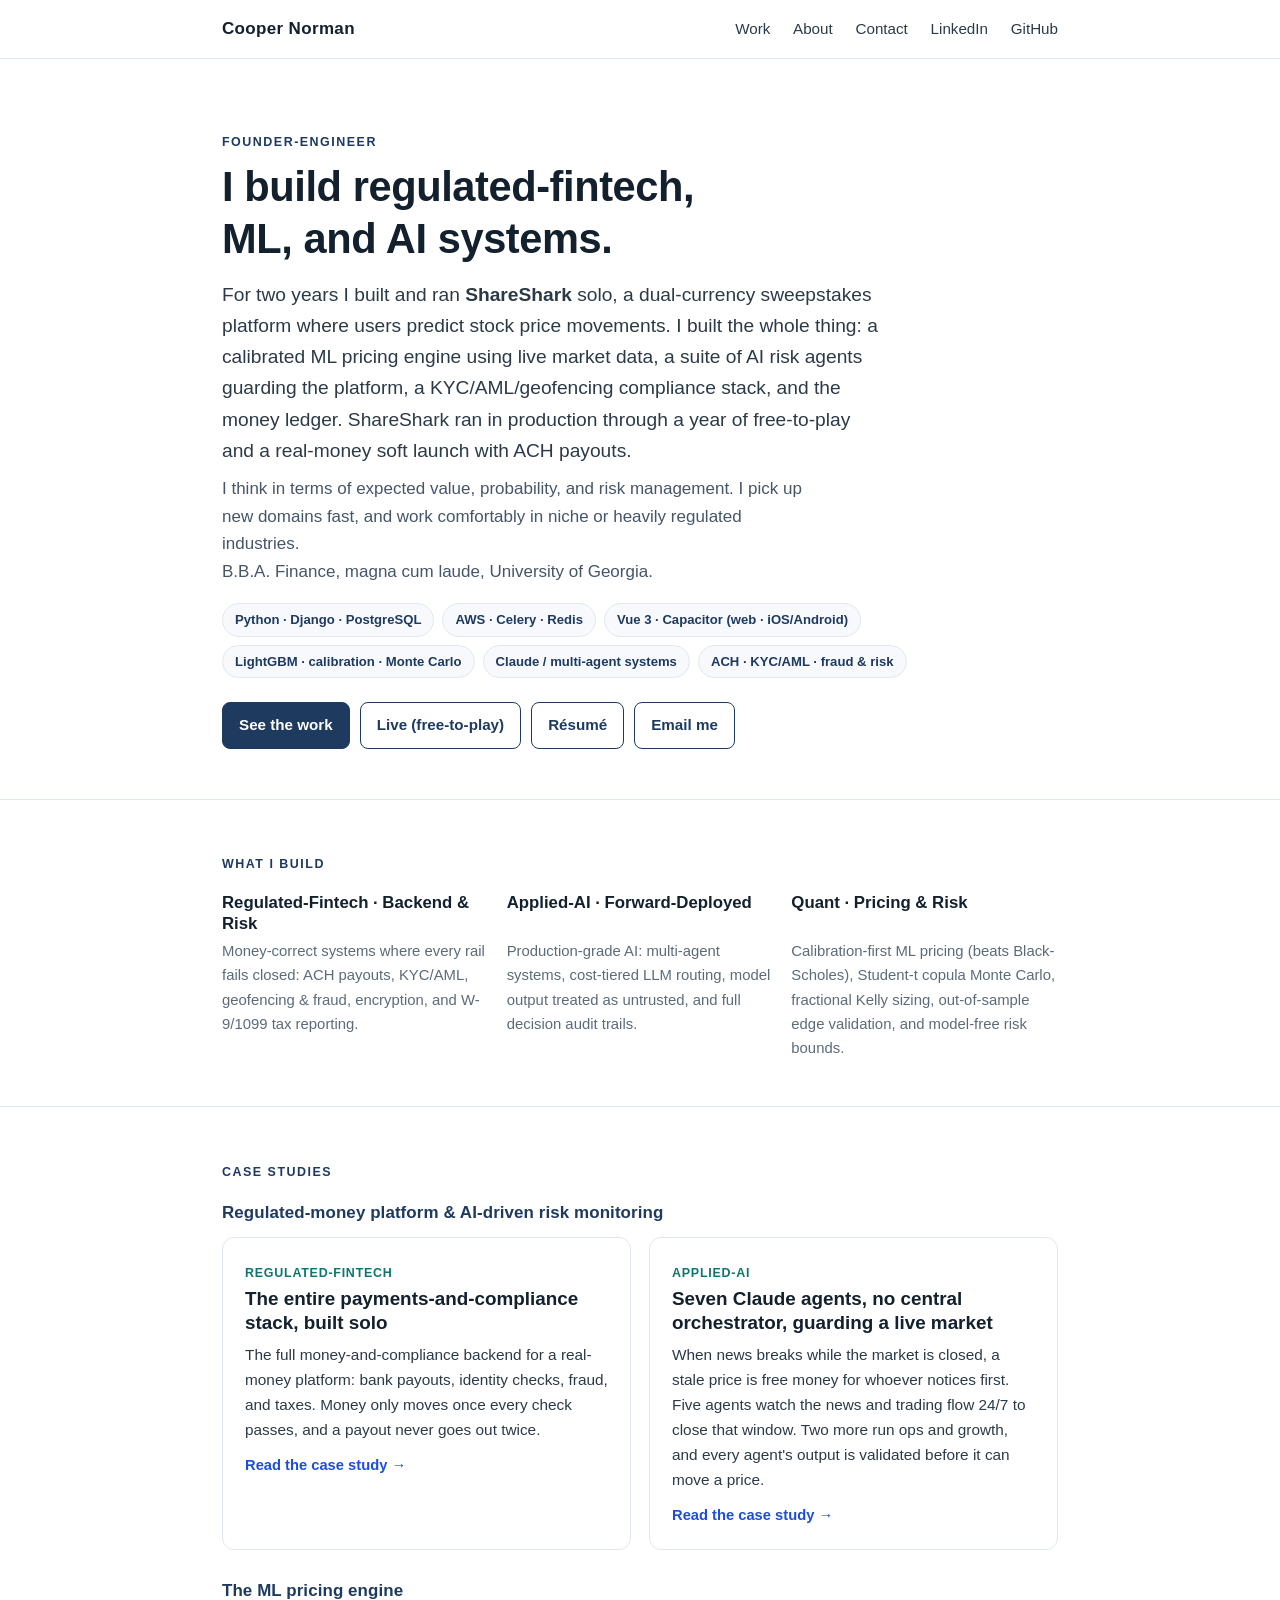
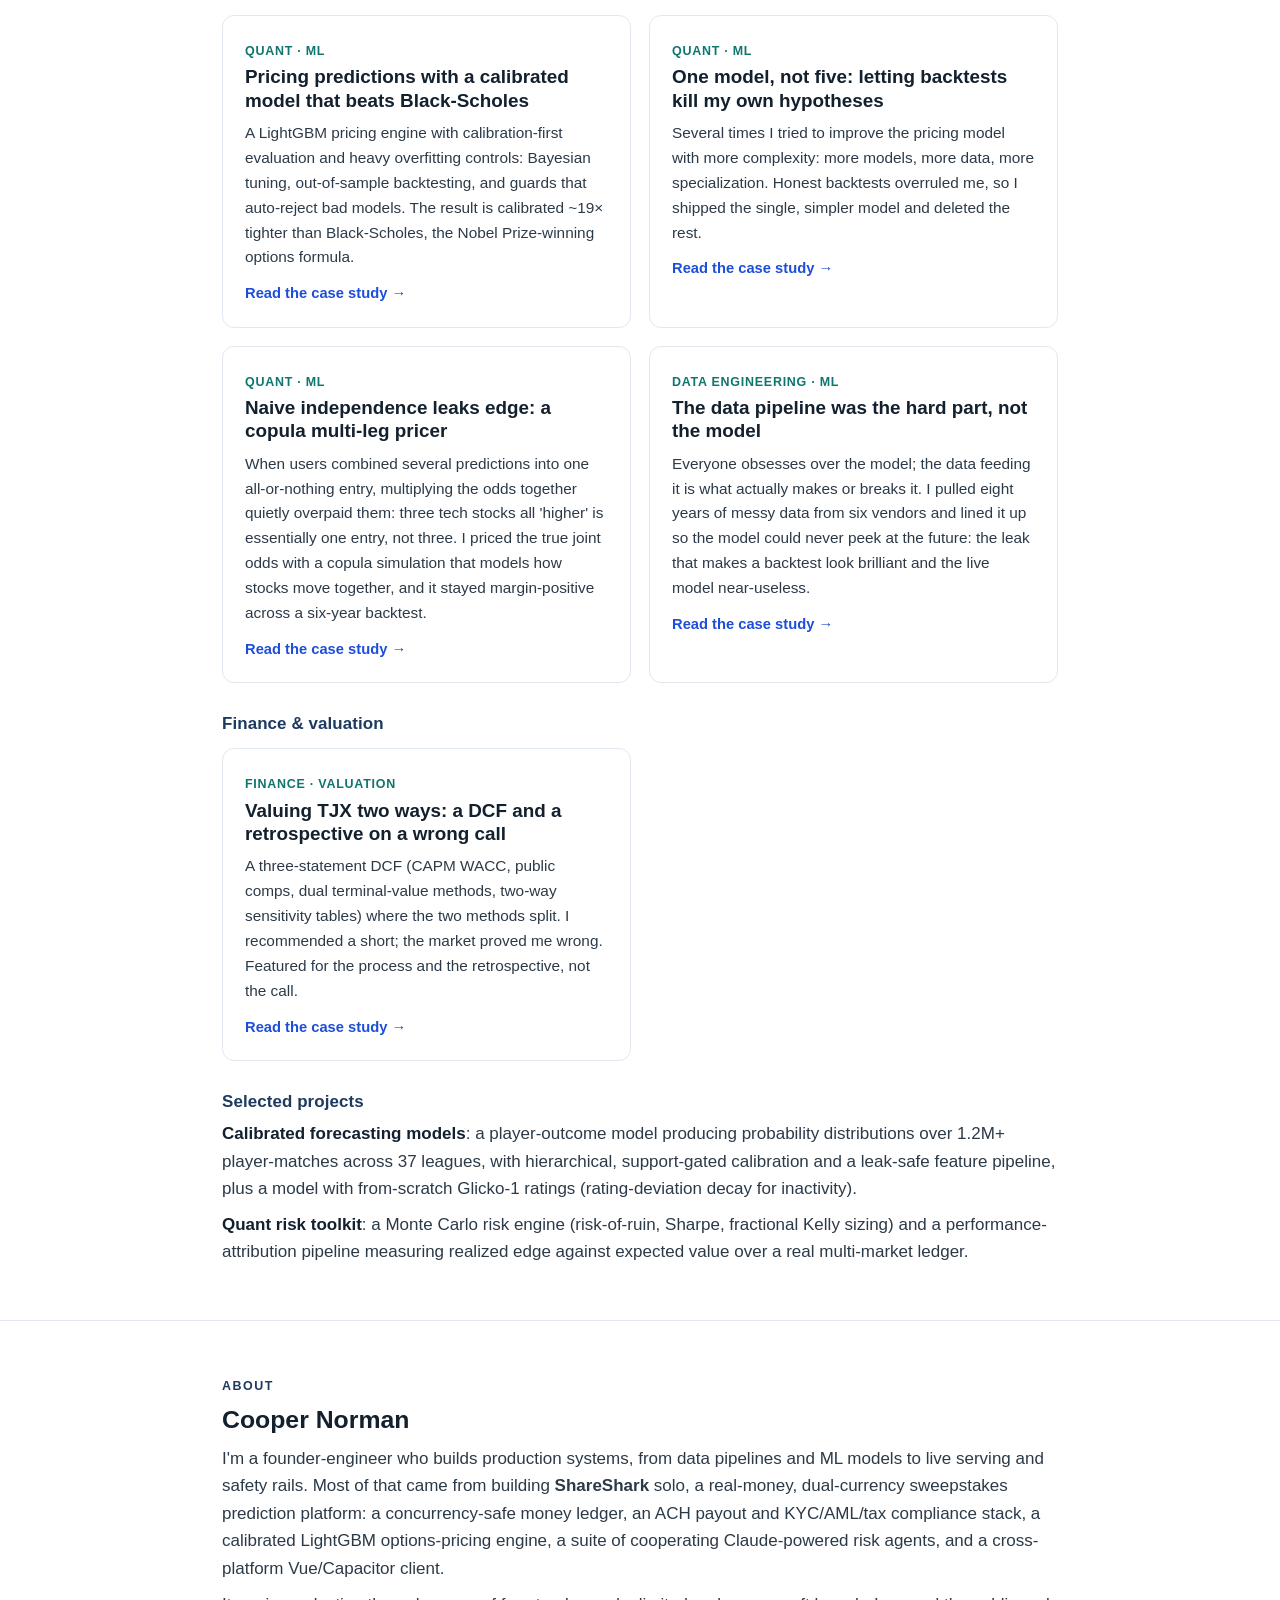
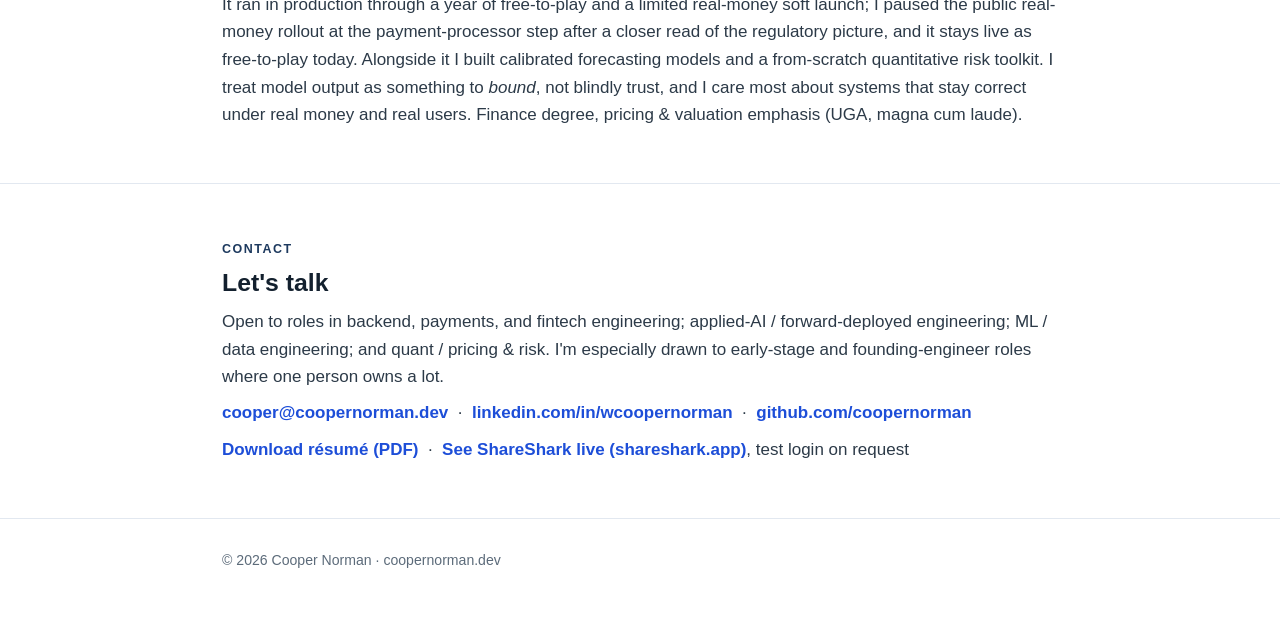
==== index.html @ 5887e4d1 "Portfolio: data-pipeline card copy-pass (plainer blurb, no-colon title)" ====
<!DOCTYPE html>
<html lang="en">
<head>
<meta charset="UTF-8">
<meta name="viewport" content="width=device-width, initial-scale=1.0">
<title>Cooper Norman | Founder-Engineer · ML, Applied-AI & Regulated-Fintech</title>
<meta name="description" content="Cooper Norman builds regulated-fintech, ML, and AI systems. Founder-engineer behind ShareShark: solo-built ML pricing, AI risk agents, and a real-money compliance stack.">
<link rel="icon" href="assets/favicon.svg" type="image/svg+xml">
<link rel="stylesheet" href="assets/style.css">
</head>
<body>

<nav class="nav">
  <div class="wrap">
    <span class="brand">Cooper Norman</span>
    <span class="links">
      <a href="#work">Work</a>
      <a href="#about">About</a>
      <a href="#contact">Contact</a>
      <a href="https://www.linkedin.com/in/wcoopernorman" target="_blank" rel="noopener">LinkedIn</a>
      <a href="https://github.com/coopernorman" target="_blank" rel="noopener">GitHub</a>
    </span>
  </div>
</nav>

<header class="hero">
  <div class="wrap">
    <p class="eyebrow">Founder-Engineer</p>
    <h1>I build regulated-fintech, ML, and AI systems.</h1>
    <p class="lede">For two years I built and ran <strong>ShareShark</strong> solo, a dual-currency sweepstakes platform where users predict stock price movements. I built the whole thing: a calibrated ML pricing engine using live market data, a suite of AI risk agents guarding the platform, a KYC/AML/geofencing compliance stack, and the money ledger. ShareShark ran in production through a year of free-to-play and a real-money soft launch with ACH payouts.</p>
    <p class="sub">I think in terms of expected value, probability, and risk management. I pick up new domains fast, and work comfortably in niche or heavily regulated industries.<br>B.B.A. Finance, magna cum laude, University of Georgia.</p>
    <div class="chips">
      <span class="chip">Python · Django · PostgreSQL</span>
      <span class="chip">AWS · Celery · Redis</span>
      <span class="chip">Vue 3 · Capacitor (web · iOS/Android)</span>
      <span class="chip">LightGBM · calibration · Monte Carlo</span>
      <span class="chip">Claude / multi-agent systems</span>
      <span class="chip">ACH · KYC/AML · fraud &amp; risk</span>
    </div>
    <div class="cta">
      <a class="btn primary" href="#work">See the work</a>
      <a class="btn ghost" href="https://shareshark.app" target="_blank" rel="noopener">Live (free-to-play)</a>
      <a class="btn ghost" href="assets/Cooper_Norman_Resume.pdf" target="_blank" rel="noopener">Résumé</a>
      <a class="btn ghost" href="mailto:cooper@coopernorman.dev">Email me</a>
    </div>
  </div>
</header>

<section id="lanes">
  <div class="wrap">
    <p class="eyebrow">What I build</p>
    <div class="lanes">
      <div class="lane">
        <h3>Regulated-Fintech · Backend &amp; Risk</h3>
        <p>Money-correct systems where every rail fails closed: ACH payouts, KYC/AML, geofencing &amp; fraud, encryption, and W-9/1099 tax reporting.</p>
      </div>
      <div class="lane">
        <h3>Applied-AI · Forward-Deployed</h3>
        <p>Production-grade AI: multi-agent systems, cost-tiered LLM routing, model output treated as untrusted, and full decision audit trails.</p>
      </div>
      <div class="lane">
        <h3>Quant · Pricing &amp; Risk</h3>
        <p>Calibration-first ML pricing (beats Black-Scholes), Student-t copula Monte Carlo, fractional Kelly sizing, out-of-sample edge validation, and model-free risk bounds.</p>
      </div>
    </div>
  </div>
</section>

<section id="work">
  <div class="wrap">
    <p class="eyebrow">Case studies</p>

    <h3 class="group">Regulated-money platform &amp; AI-driven risk monitoring</h3>
    <div class="grid">
      <a class="card" href="case-studies/money-core.html">
        <span class="tag">Regulated-Fintech</span>
        <h3>The entire payments-and-compliance stack, built solo</h3>
        <p>The full money-and-compliance backend for a real-money platform: bank payouts, identity checks, fraud, and taxes. Money only moves once every check passes, and a payout never goes out twice.</p>
        <span class="more">Read the case study →</span>
      </a>
      <a class="card" href="case-studies/agents-suite.html">
        <span class="tag">Applied-AI</span>
        <h3>Seven Claude agents, no central orchestrator, guarding a live market</h3>
        <p>When news breaks while the market is closed, a stale price is free money for whoever notices first. Five agents watch the news and trading flow 24/7 to close that window. Two more run ops and growth, and every agent's output is validated before it can move a price.</p>
        <span class="more">Read the case study →</span>
      </a>
    </div>

    <h3 class="group">The ML pricing engine</h3>
    <div class="grid">
      <a class="card" href="case-studies/quantshark.html">
        <span class="tag">Quant · ML</span>
        <h3>Pricing predictions with a calibrated model that beats Black-Scholes</h3>
        <p>A LightGBM pricing engine with calibration-first evaluation and heavy overfitting controls: Bayesian tuning, out-of-sample backtesting, and guards that auto-reject bad models. The result is calibrated ~19× tighter than Black-Scholes, the Nobel Prize-winning options formula.</p>
        <span class="more">Read the case study →</span>
      </a>
      <a class="card" href="case-studies/model-consolidation.html">
        <span class="tag">Quant · ML</span>
        <h3>One model, not five: letting backtests kill my own hypotheses</h3>
        <p>Several times I tried to improve the pricing model with more complexity: more models, more data, more specialization. Honest backtests overruled me, so I shipped the single, simpler model and deleted the rest.</p>
        <span class="more">Read the case study →</span>
      </a>
      <a class="card" href="case-studies/copula-pricer.html">
        <span class="tag">Quant · ML</span>
        <h3>Naive independence leaks edge: a copula multi-leg pricer</h3>
        <p>When users combined several predictions into one all-or-nothing entry, multiplying the odds together quietly overpaid them: three tech stocks all 'higher' is essentially one entry, not three. I priced the true joint odds with a copula simulation that models how stocks move together, and it stayed margin-positive across a six-year backtest.</p>
        <span class="more">Read the case study →</span>
      </a>
      <a class="card" href="case-studies/data-pipeline.html">
        <span class="tag">Data Engineering · ML</span>
        <h3>The data pipeline was the hard part, not the model</h3>
        <p>Everyone obsesses over the model; the data feeding it is what actually makes or breaks it. I pulled eight years of messy data from six vendors and lined it up so the model could never peek at the future: the leak that makes a backtest look brilliant and the live model near-useless.</p>
        <span class="more">Read the case study →</span>
      </a>
    </div>

    <h3 class="group">Finance &amp; valuation</h3>
    <div class="grid">
      <a class="card" href="case-studies/tjx-valuation.html">
        <span class="tag">Finance · Valuation</span>
        <h3>Valuing TJX two ways: a DCF and a retrospective on a wrong call</h3>
        <p>A three-statement DCF (CAPM WACC, public comps, dual terminal-value methods, two-way sensitivity tables) where the two methods split. I recommended a short; the market proved me wrong. Featured for the process and the retrospective, not the call.</p>
        <span class="more">Read the case study →</span>
      </a>
    </div>

    <h3 class="group">Selected projects</h3>
    <ul class="proj bare">
      <li><b>Calibrated forecasting models</b>: a player-outcome model producing probability distributions over 1.2M+ player-matches across 37 leagues, with hierarchical, support-gated calibration and a leak-safe feature pipeline, plus a model with from-scratch Glicko-1 ratings (rating-deviation decay for inactivity).</li>
      <li><b>Quant risk toolkit</b>: a Monte Carlo risk engine (risk-of-ruin, Sharpe, fractional Kelly sizing) and a performance-attribution pipeline measuring realized edge against expected value over a real multi-market ledger.</li>
    </ul>
  </div>
</section>

<section id="about">
  <div class="wrap">
    <p class="eyebrow">About</p>
    <h2>Cooper Norman</h2>
    <p>I'm a founder-engineer who builds production systems, from data pipelines and ML models to live serving and safety rails. Most of that came from building <strong>ShareShark</strong> solo, a real-money, dual-currency sweepstakes prediction platform: a concurrency-safe money ledger, an ACH payout and KYC/AML/tax compliance stack, a calibrated LightGBM options-pricing engine, a suite of cooperating Claude-powered risk agents, and a cross-platform Vue/Capacitor client.</p>
    <p>It ran in production through a year of free-to-play and a limited real-money soft launch; I paused the public real-money rollout at the payment-processor step after a closer read of the regulatory picture, and it stays live as free-to-play today. Alongside it I built calibrated forecasting models and a from-scratch quantitative risk toolkit. I treat model output as something to <em>bound</em>, not blindly trust, and I care most about systems that stay correct under real money and real users. Finance degree, pricing &amp; valuation emphasis (UGA, magna cum laude).</p>
  </div>
</section>

<section id="contact" class="contact">
  <div class="wrap">
    <p class="eyebrow">Contact</p>
    <h2>Let's talk</h2>
    <p>Open to roles in backend, payments, and fintech engineering; applied-AI / forward-deployed engineering; ML / data engineering; and quant / pricing &amp; risk. I'm especially drawn to early-stage and founding-engineer roles where one person owns a lot.</p>
    <p>
      <a href="mailto:cooper@coopernorman.dev">cooper@coopernorman.dev</a> &nbsp;·&nbsp;
      <a href="https://www.linkedin.com/in/wcoopernorman" target="_blank" rel="noopener">linkedin.com/in/wcoopernorman</a> &nbsp;·&nbsp;
      <a href="https://github.com/coopernorman" target="_blank" rel="noopener">github.com/coopernorman</a>
    </p>
    <p class="sub"><a href="assets/Cooper_Norman_Resume.pdf" target="_blank" rel="noopener">Download résumé (PDF)</a> &nbsp;·&nbsp; <a href="https://shareshark.app" target="_blank" rel="noopener">See ShareShark live (shareshark.app)</a>, test login on request</p>
  </div>
</section>

<footer>
  <div class="wrap">
    © <span id="yr">2026</span> Cooper Norman · coopernorman.dev
  </div>
</footer>

<script>document.getElementById("yr").textContent = new Date().getFullYear();</script>
</body>
</html>
---- assets/style.css ----
/* coopernorman.dev — clean, self-contained portfolio styles.
   (A portfolio site can use tasteful color; that's a human-facing surface,
   unlike the deliberately B&W ATS resumes.) */
:root{
  --ink:#13202E; --body:#2C3A48; --muted:#5C6B7A; --navy:#1E3A5F; --accent:#1D4ED8;
  --emerald:#0F766E; --line:#E2E8F0; --bg:#FFFFFF; --soft:#F7F9FC; --code:#0F172A;
  --maxw:880px;
}
*{ box-sizing:border-box; margin:0; padding:0; }
html{ scroll-behavior:smooth; }
body{ font-family:-apple-system,BlinkMacSystemFont,"Segoe UI",Roboto,Helvetica,Arial,sans-serif;
  color:var(--body); background:var(--bg); line-height:1.62; font-size:17px; -webkit-font-smoothing:antialiased; }
.wrap{ max-width:var(--maxw); margin:0 auto; padding:0 22px; }
a{ color:var(--accent); text-decoration:none; }
a:hover{ text-decoration:underline; }
h1,h2,h3{ color:var(--ink); line-height:1.25; font-weight:700; }
h2{ font-size:1.55rem; margin:0 0 .5rem; }
h3{ font-size:1.18rem; margin:1.4rem 0 .4rem; }
p{ margin:.55rem 0; }
section{ padding:46px 0; border-top:1px solid var(--line); }
.eyebrow{ text-transform:uppercase; letter-spacing:.12em; font-size:.78rem; font-weight:700; color:var(--navy); }

/* nav */
.nav{ position:sticky; top:0; z-index:10; background:rgba(255,255,255,.92); backdrop-filter:blur(6px); border-bottom:1px solid var(--line); }
.nav .wrap{ display:flex; align-items:center; justify-content:space-between; height:58px; }
.nav .brand{ font-weight:700; color:var(--ink); letter-spacing:.02em; }
.nav .links a{ color:var(--body); margin-left:18px; font-size:.95rem; }
@media(max-width:620px){ .nav .links a{ margin-left:12px; font-size:.85rem; } }

/* hero */
.hero{ padding:64px 0 50px; border-top:0; }
.hero h1{ font-size:2.6rem; letter-spacing:-.01em; text-wrap:balance; }
.hero .lede{ font-size:1.2rem; color:var(--body); margin:.9rem 0 0; max-width:62ch; }
.hero .sub{ color:#475569; margin-top:.6rem; max-width:62ch; }
.chips{ margin:18px 0 4px; display:flex; flex-wrap:wrap; gap:8px; }
.chip{ font-size:.82rem; font-weight:600; color:var(--navy); background:var(--soft); border:1px solid var(--line); border-radius:999px; padding:5px 12px; }
.cta{ margin-top:24px; display:flex; flex-wrap:wrap; gap:10px; }
.btn{ display:inline-block; font-weight:600; font-size:.95rem; border-radius:8px; padding:10px 16px; border:1px solid var(--navy); }
.btn.primary{ background:var(--navy); color:#fff; }
.btn.primary:hover{ background:#162d49; text-decoration:none; }
.btn.ghost{ background:#fff; color:var(--navy); }
.btn.ghost:hover{ background:var(--soft); text-decoration:none; }

/* cards grid */
.group{ font-size:1.06rem; color:var(--navy); font-weight:700; margin:30px 0 0; letter-spacing:.005em; }
.group:first-of-type{ margin-top:20px; }
.grid{ display:grid; grid-template-columns:1fr 1fr; gap:18px; margin-top:14px; }
@media(max-width:680px){ .grid{ grid-template-columns:1fr; } }
.card{ border:1px solid var(--line); border-radius:12px; padding:20px 22px; background:#fff; transition:box-shadow .15s,border-color .15s; }
.card:hover{ box-shadow:0 6px 22px rgba(20,40,70,.08); border-color:#cdd8e6; }
.card h3{ margin:.1rem 0 .35rem; }
.card .tag{ font-size:.78rem; font-weight:700; color:var(--emerald); text-transform:uppercase; letter-spacing:.06em; }
.card p{ color:var(--body); font-size:.96rem; }
.card .more{ font-weight:600; font-size:.92rem; }

/* lane list */
.lanes{ display:grid; grid-template-columns:1fr 1fr 1fr; gap:18px; margin-top:18px; }
@media(max-width:720px){ .lanes{ grid-template-columns:1fr; } }
.lane h3{ margin:0 0 .3rem; font-size:1.05rem; min-height:2.5em; }
.lane p{ font-size:.93rem; color:var(--muted); margin:0; }

.proj li{ margin:.5rem 0; list-style:none; }
.proj b{ color:var(--ink); }
ul.bare{ list-style:none; }

/* contact */
.contact a{ font-weight:600; }
footer{ padding:30px 0 50px; color:var(--muted); font-size:.88rem; border-top:1px solid var(--line); }

/* ===== case-study article ===== */
.article{ padding:40px 0 20px; }
.article .back{ font-size:.9rem; font-weight:600; }
.article h1{ font-size:2rem; margin:.6rem 0 .2rem; letter-spacing:-.01em; }
.article .note{ color:var(--muted); font-style:italic; font-size:.92rem; margin-bottom:1.2rem; }
.article h2{ font-size:1.35rem; margin:1.8rem 0 .4rem; }
.article img{ max-width:100%; height:auto; display:block; margin:1.1rem 0 .4rem; border:1px solid var(--line); border-radius:8px; }
.article table{ border-collapse:collapse; width:100%; margin:1rem 0; font-size:.95rem; }
.article th,.article td{ border:1px solid var(--line); padding:8px 12px; text-align:left; }
.article th{ background:var(--soft); }
.article pre{ background:var(--code); color:#E6EDF3; border-radius:10px; padding:16px 18px; overflow-x:auto; font-size:.86rem; line-height:1.5; margin:1rem 0; }
.article code{ font-family:"SF Mono",Consolas,"Roboto Mono",monospace; }
.article :not(pre)>code{ background:var(--soft); border:1px solid var(--line); border-radius:5px; padding:1px 5px; font-size:.85em; color:var(--code); }
.article blockquote{ border-left:3px solid var(--line); padding-left:14px; color:var(--muted); margin:1rem 0; }
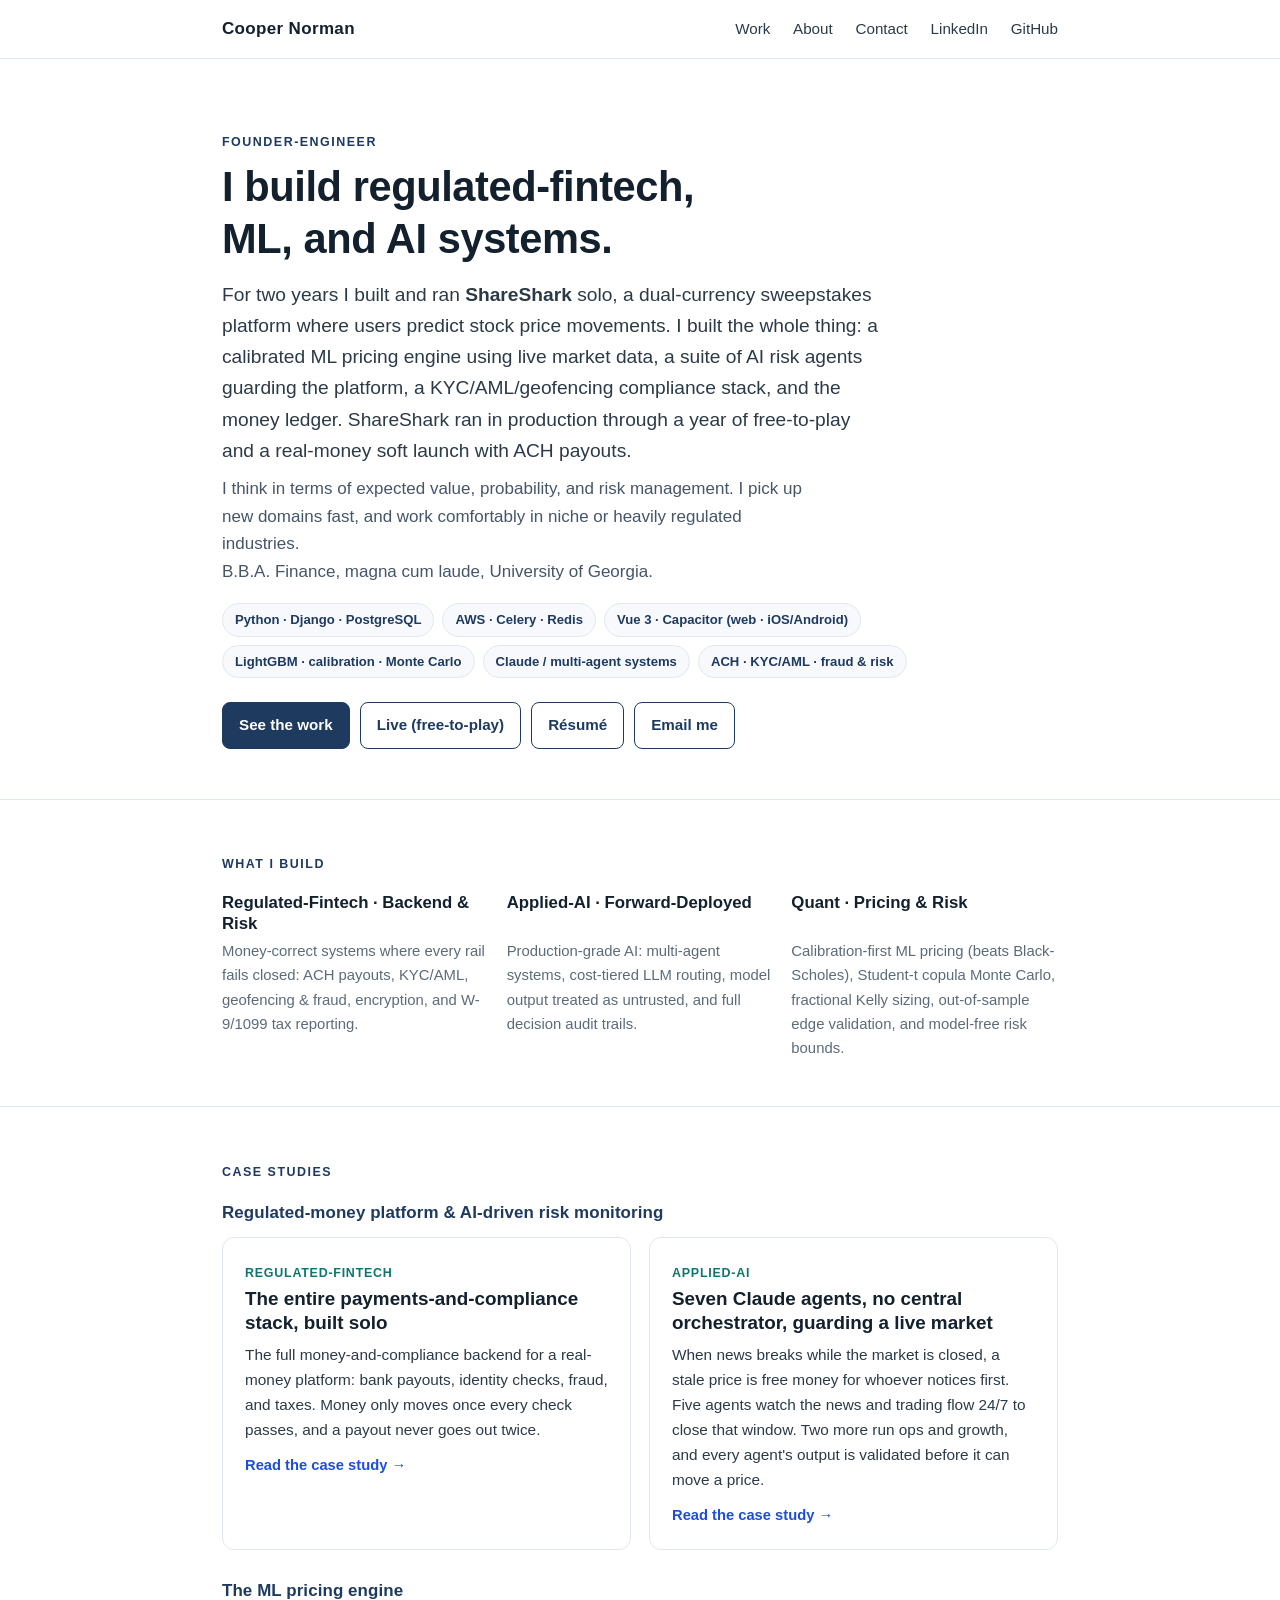
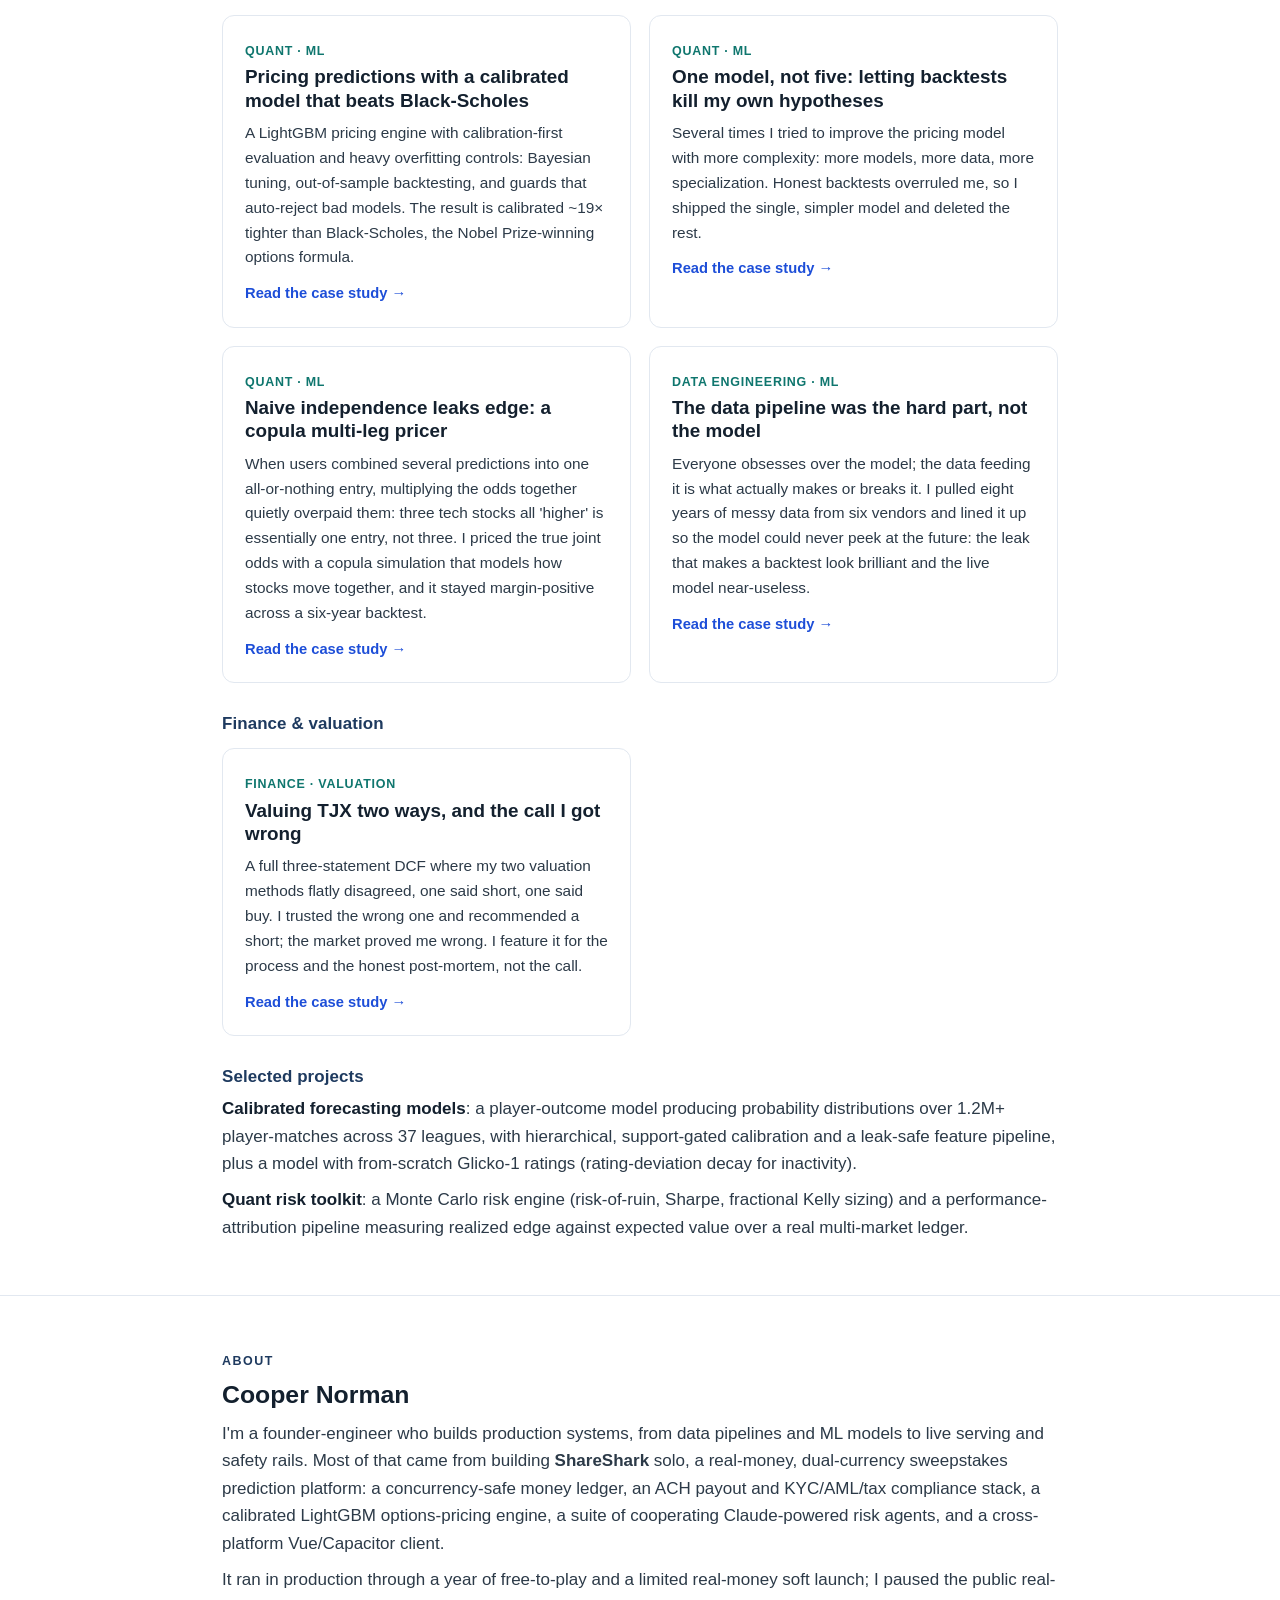
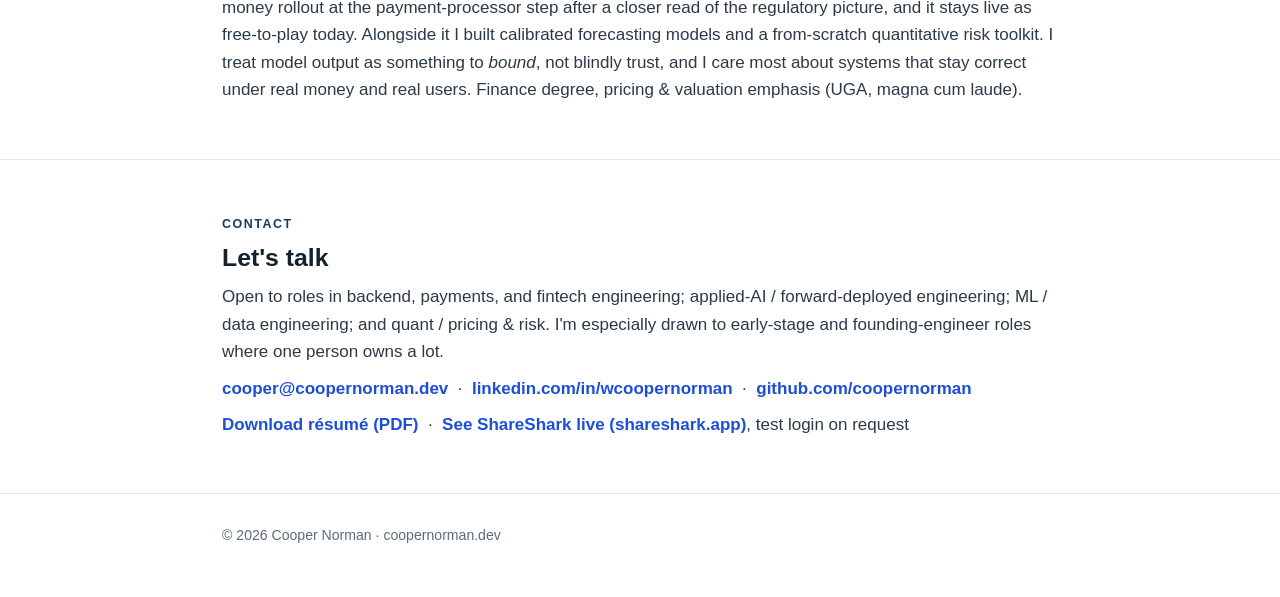
==== commit e6a3a19e: "Portfolio: tjx card copy-pass (no-colon title, plainer blurb)" ====
--- a/index.html
+++ b/index.html
@@ -118,8 +118,8 @@
     <div class="grid">
       <a class="card" href="case-studies/tjx-valuation.html">
         <span class="tag">Finance · Valuation</span>
-        <h3>Valuing TJX two ways: a DCF and a retrospective on a wrong call</h3>
-        <p>A three-statement DCF (CAPM WACC, public comps, dual terminal-value methods, two-way sensitivity tables) where the two methods split. I recommended a short; the market proved me wrong. Featured for the process and the retrospective, not the call.</p>
+        <h3>Valuing TJX two ways, and the call I got wrong</h3>
+        <p>A full three-statement DCF where my two valuation methods flatly disagreed, one said short, one said buy. I trusted the wrong one and recommended a short; the market proved me wrong. I feature it for the process and the honest post-mortem, not the call.</p>
         <span class="more">Read the case study →</span>
       </a>
     </div>
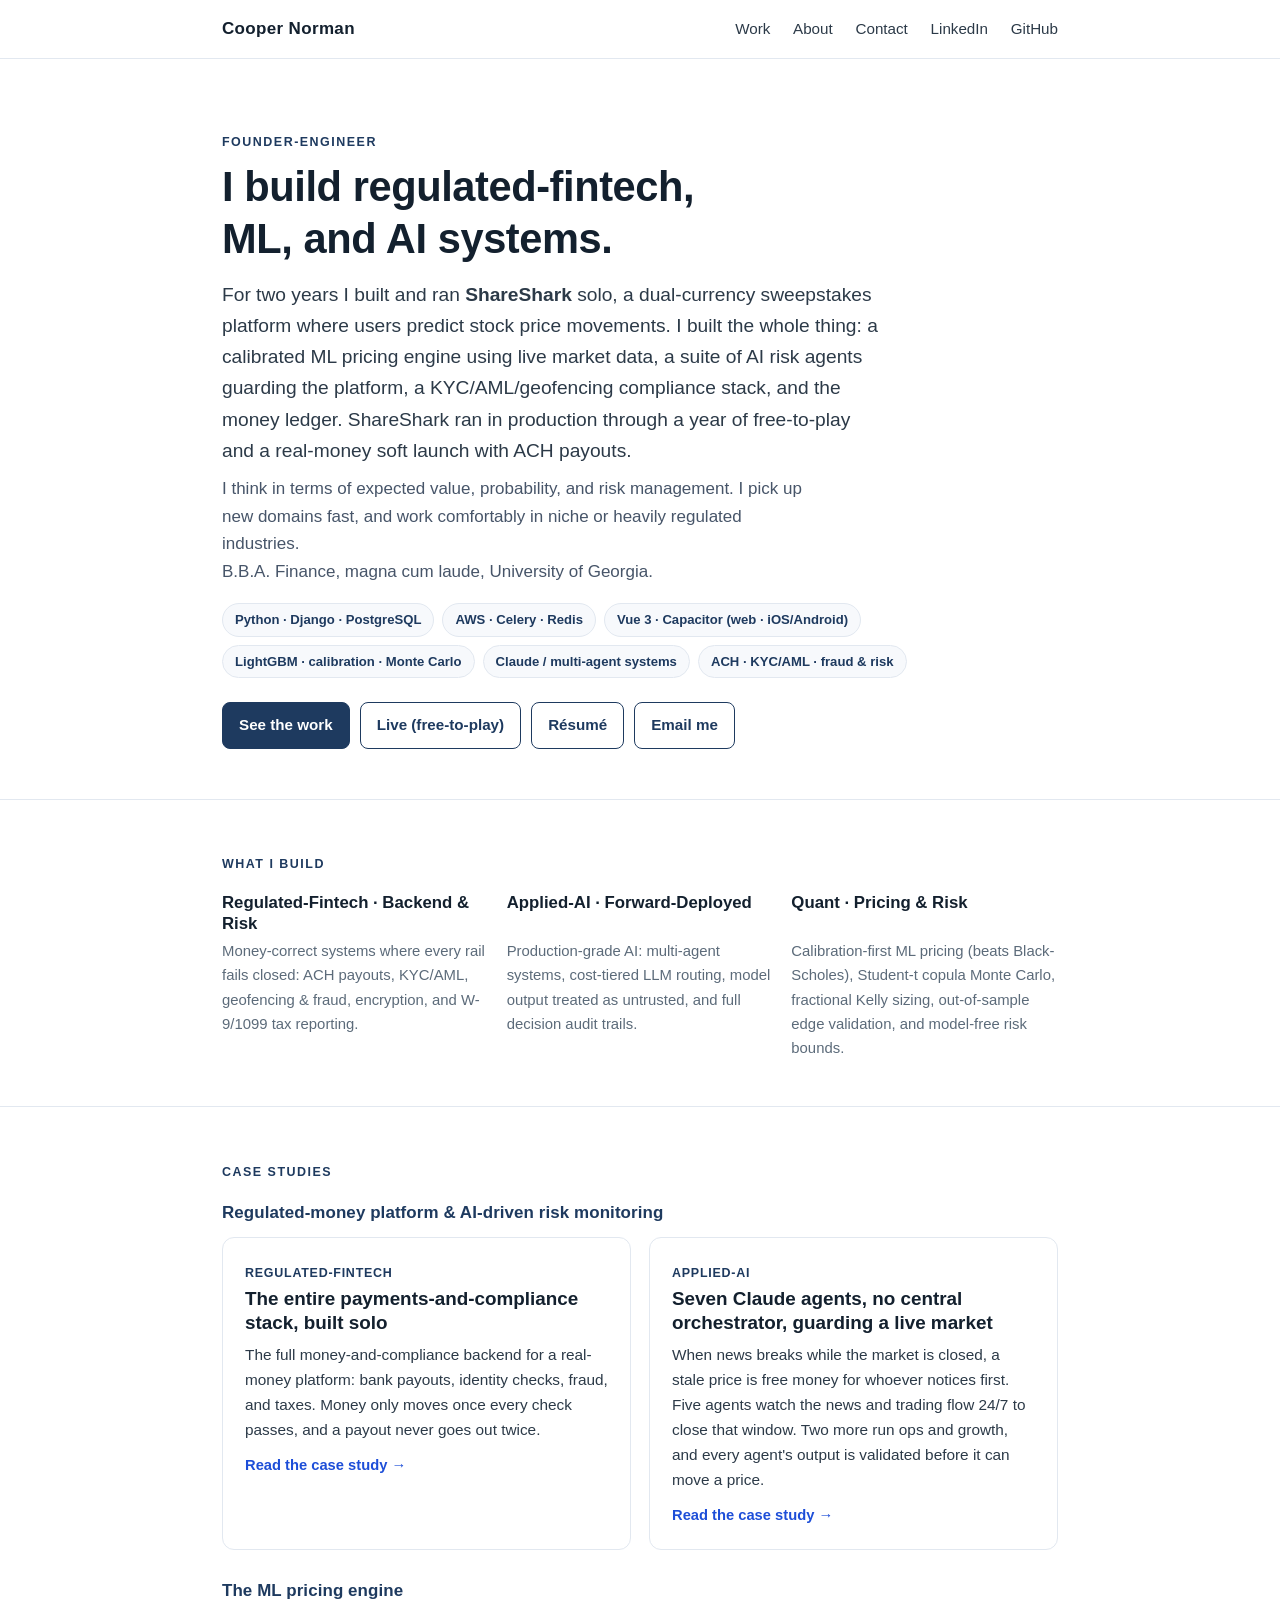
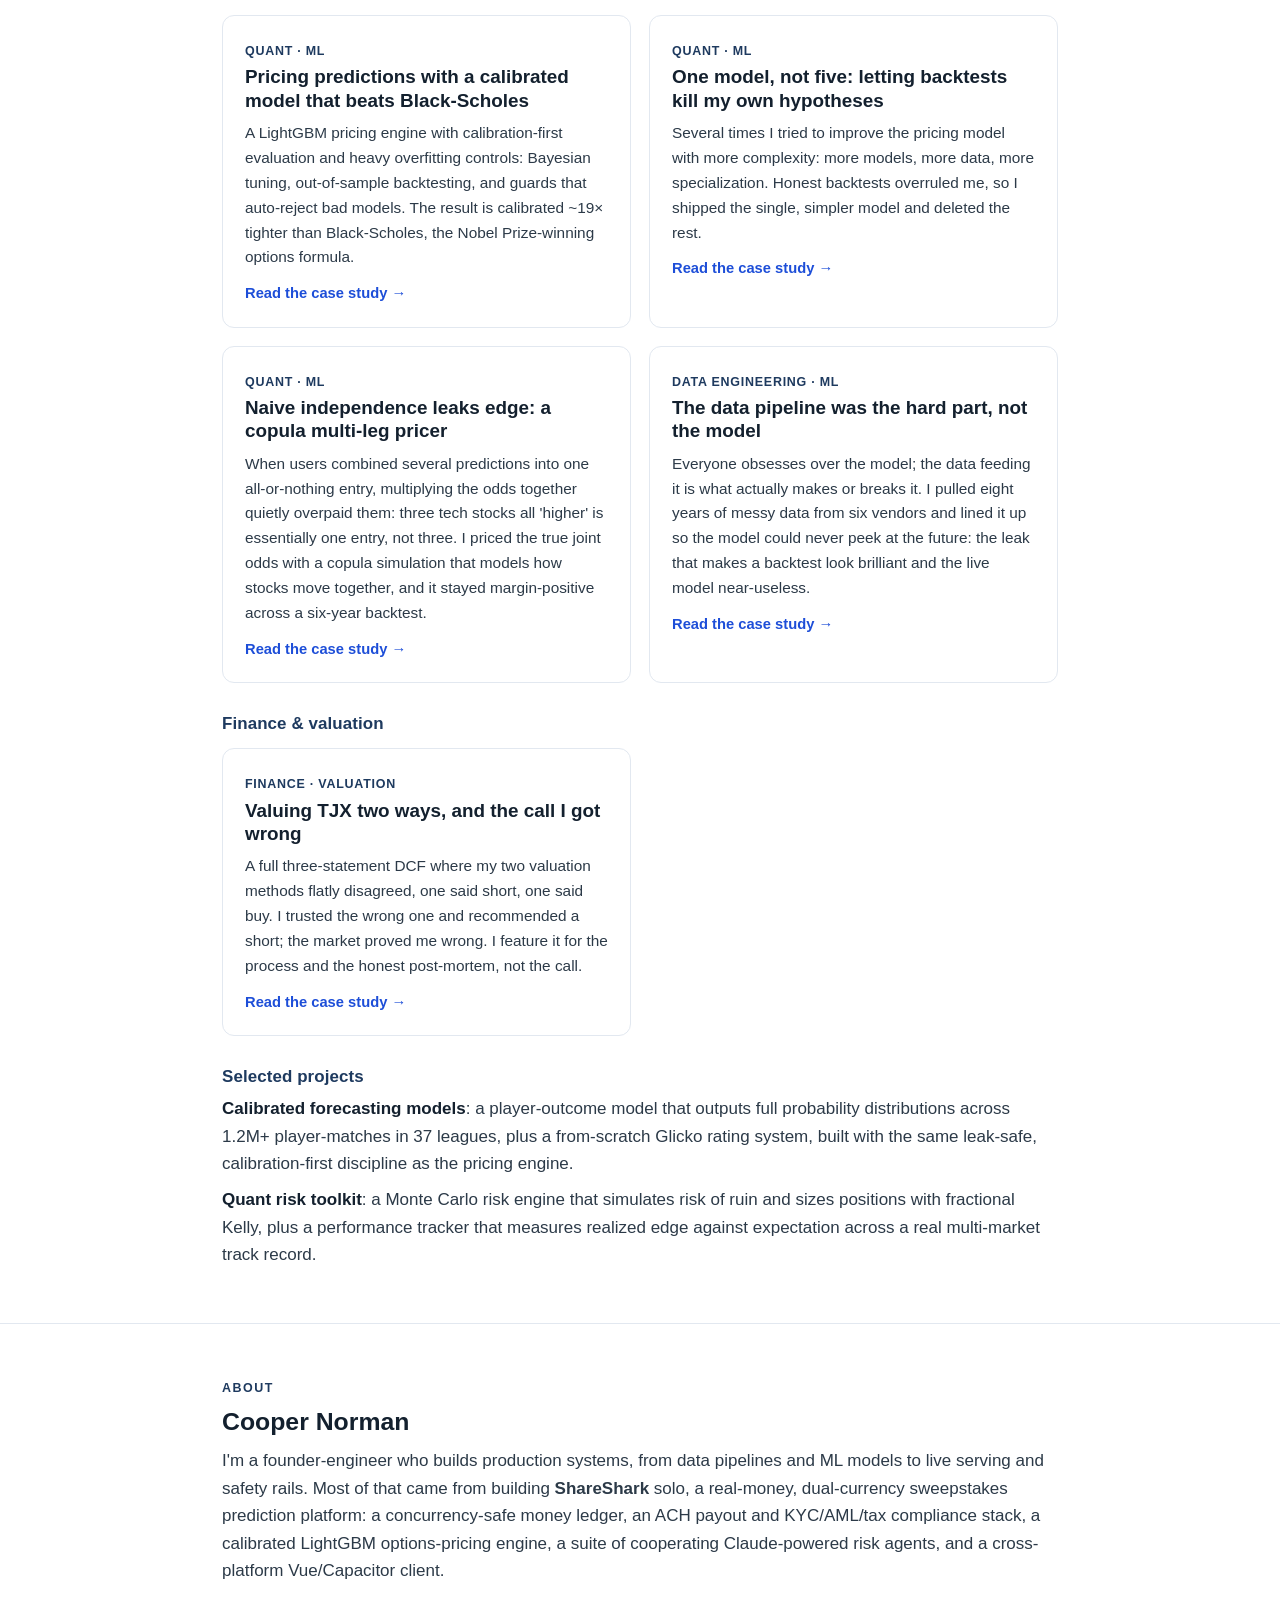
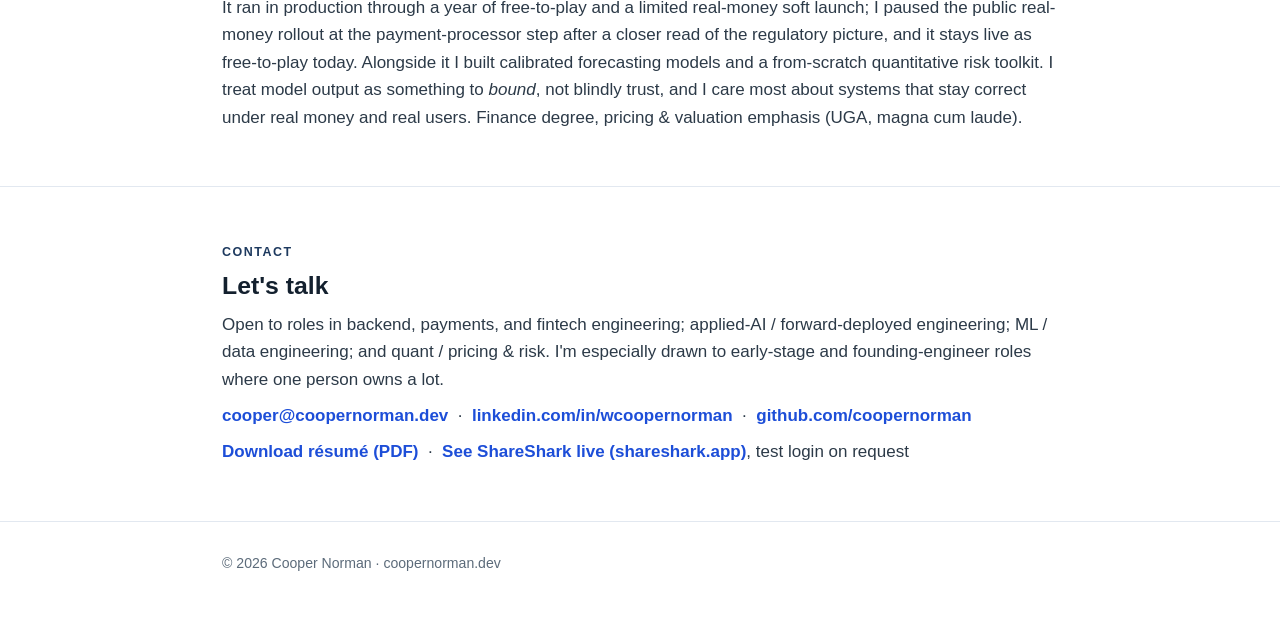
==== commit 5d81e66f: "Portfolio: humanize Selected projects bullets (plainer, neutral forecasting label)" ====
--- a/index.html
+++ b/index.html
@@ -126,8 +126,8 @@
 
     <h3 class="group">Selected projects</h3>
     <ul class="proj bare">
-      <li><b>Calibrated forecasting models</b>: a player-outcome model producing probability distributions over 1.2M+ player-matches across 37 leagues, with hierarchical, support-gated calibration and a leak-safe feature pipeline, plus a model with from-scratch Glicko-1 ratings (rating-deviation decay for inactivity).</li>
-      <li><b>Quant risk toolkit</b>: a Monte Carlo risk engine (risk-of-ruin, Sharpe, fractional Kelly sizing) and a performance-attribution pipeline measuring realized edge against expected value over a real multi-market ledger.</li>
+      <li><b>Calibrated forecasting models</b>: a player-outcome model that outputs full probability distributions across 1.2M+ player-matches in 37 leagues, plus a from-scratch Glicko rating system, built with the same leak-safe, calibration-first discipline as the pricing engine.</li>
+      <li><b>Quant risk toolkit</b>: a Monte Carlo risk engine that simulates risk of ruin and sizes positions with fractional Kelly, plus a performance tracker that measures realized edge against expectation across a real multi-market track record.</li>
     </ul>
   </div>
 </section>
--- a/assets/style.css
+++ b/assets/style.css
@@ -49,7 +49,7 @@
 .card{ border:1px solid var(--line); border-radius:12px; padding:20px 22px; background:#fff; transition:box-shadow .15s,border-color .15s; }
 .card:hover{ box-shadow:0 6px 22px rgba(20,40,70,.08); border-color:#cdd8e6; }
 .card h3{ margin:.1rem 0 .35rem; }
-.card .tag{ font-size:.78rem; font-weight:700; color:var(--emerald); text-transform:uppercase; letter-spacing:.06em; }
+.card .tag{ font-size:.78rem; font-weight:700; color:var(--navy); text-transform:uppercase; letter-spacing:.06em; }
 .card p{ color:var(--body); font-size:.96rem; }
 .card .more{ font-weight:600; font-size:.92rem; }
 
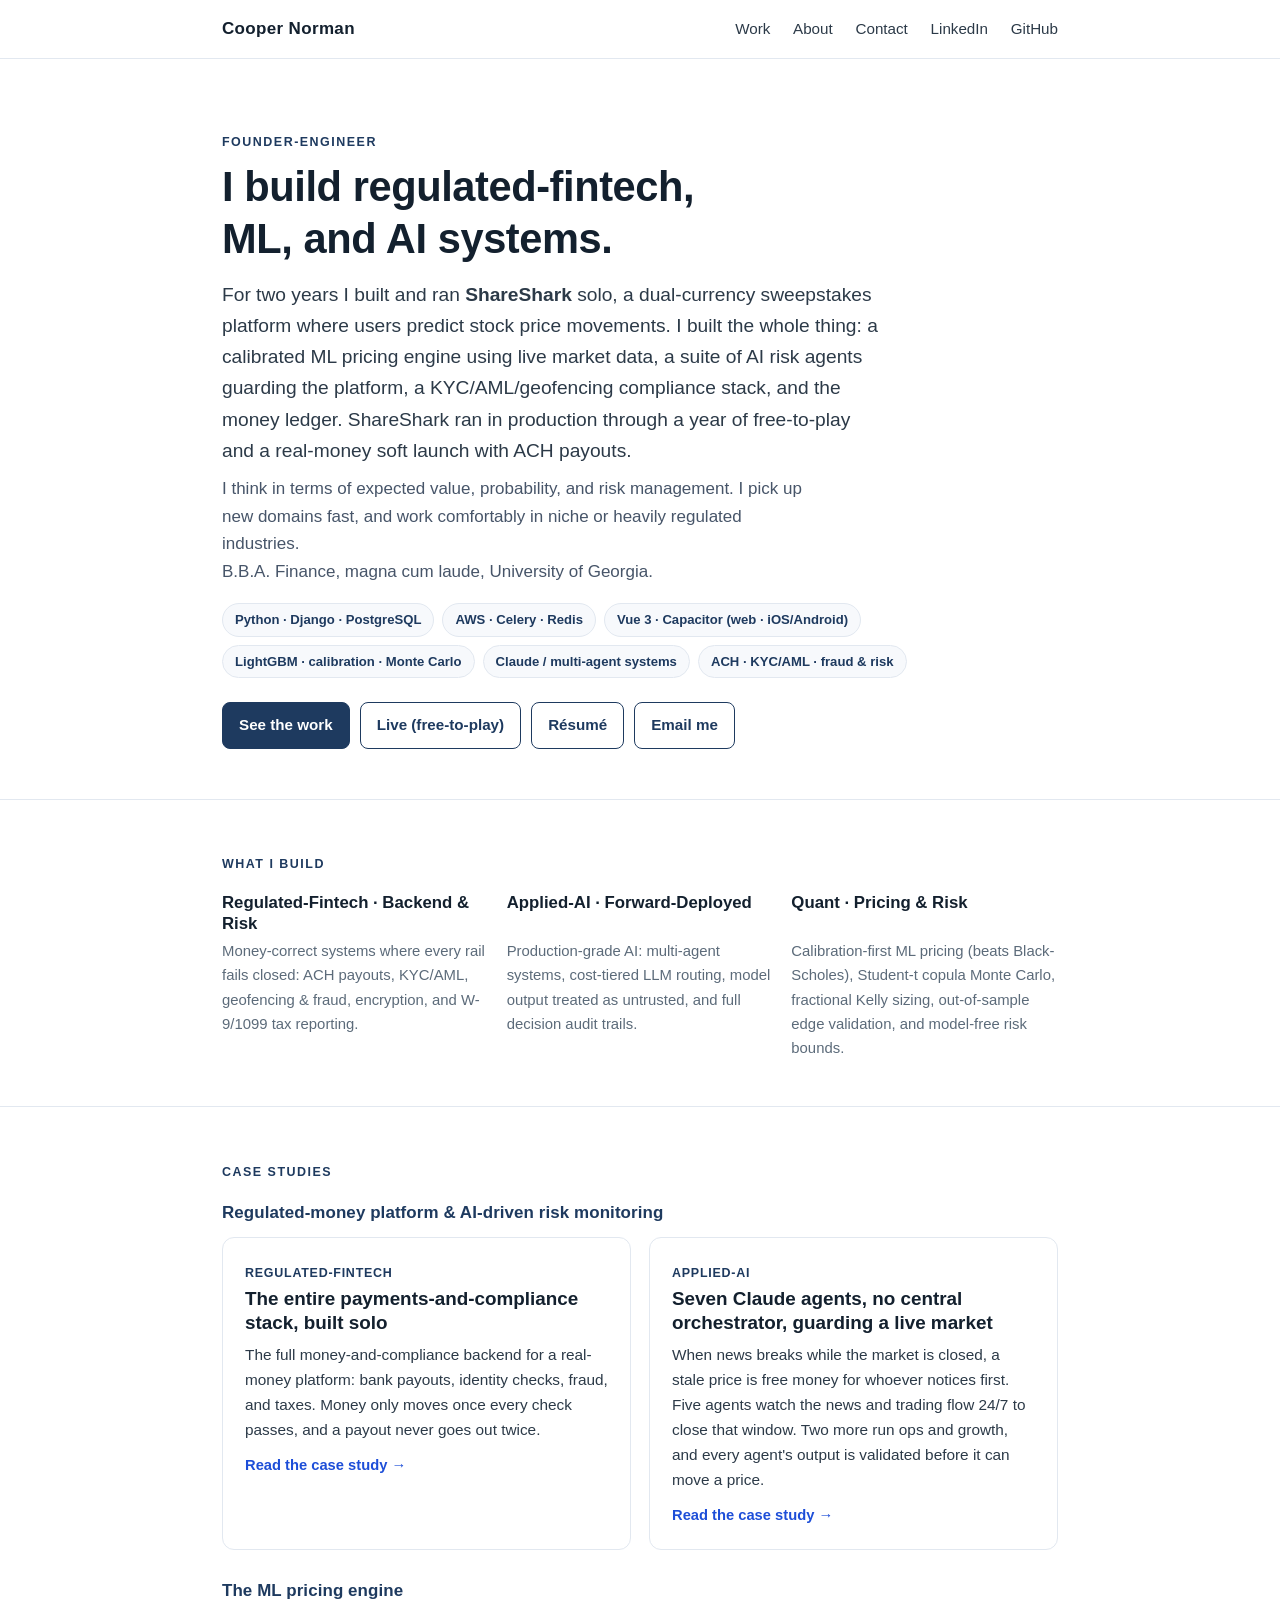
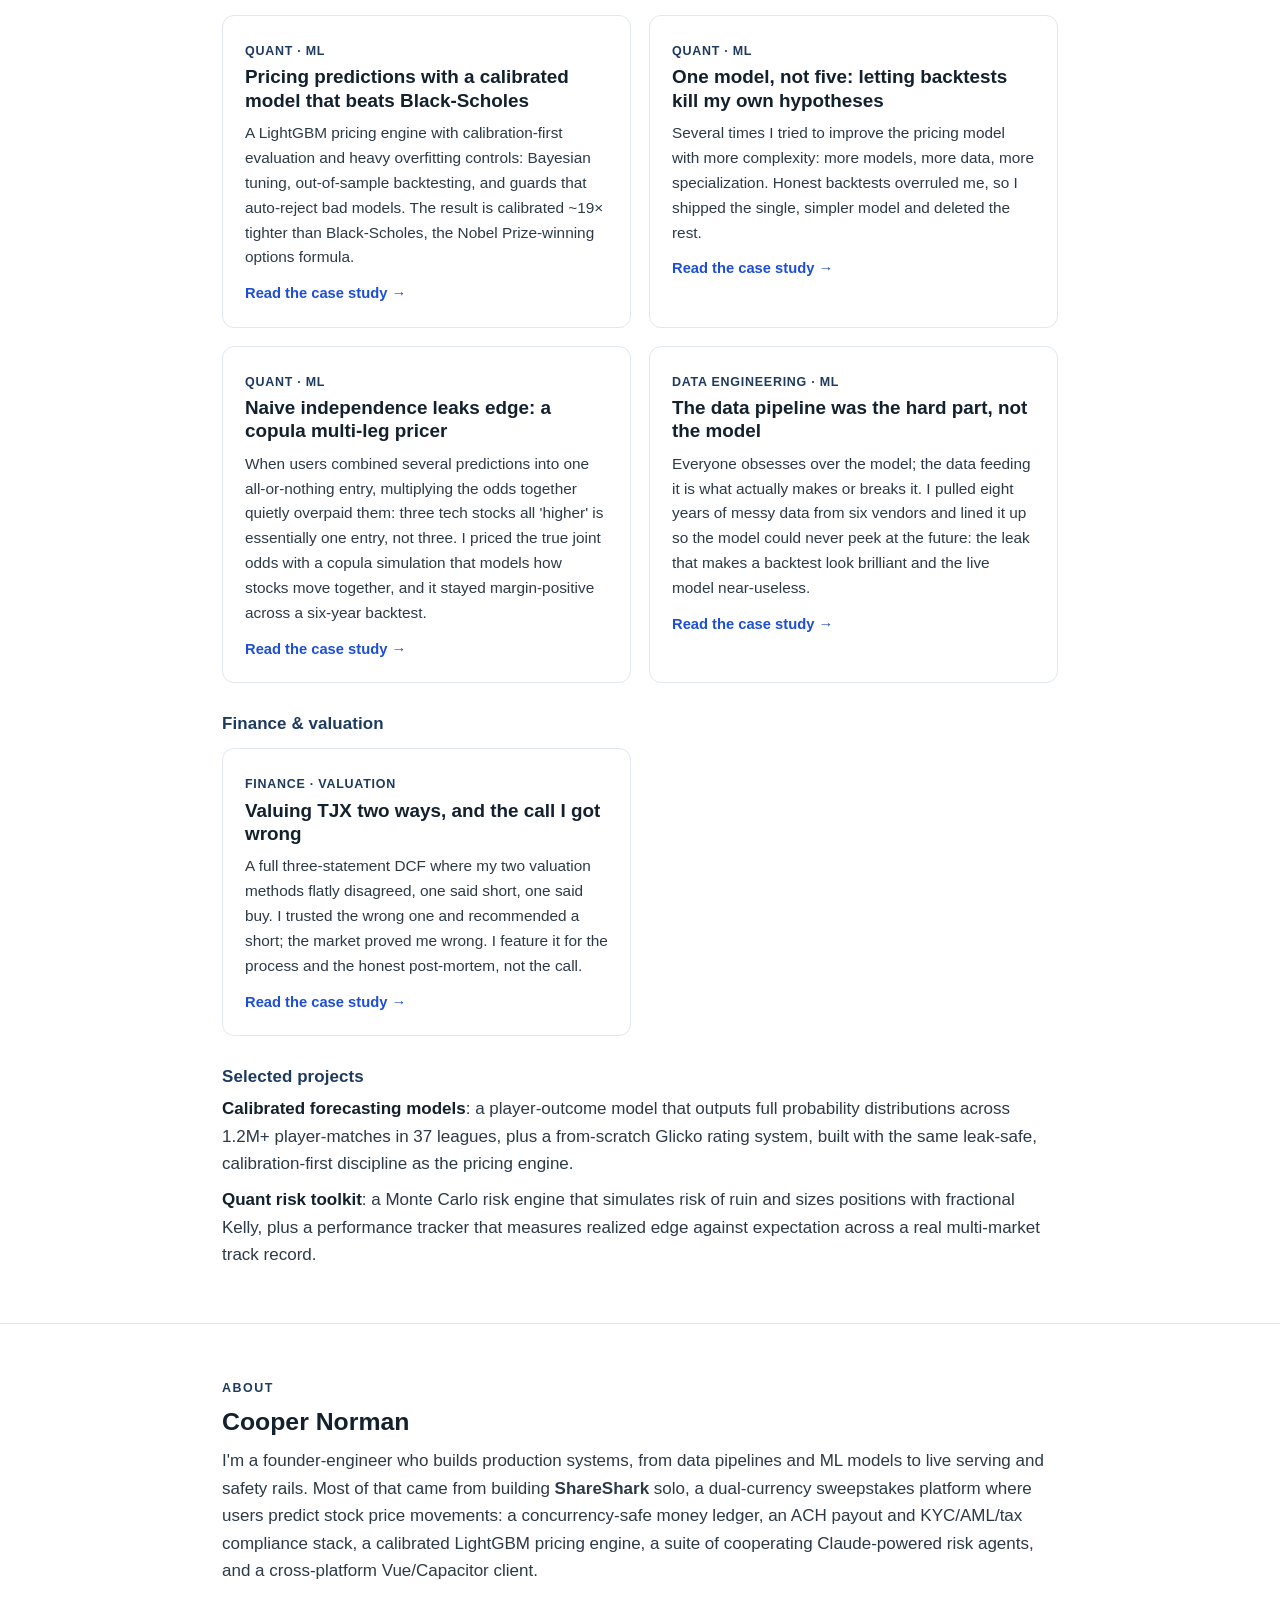
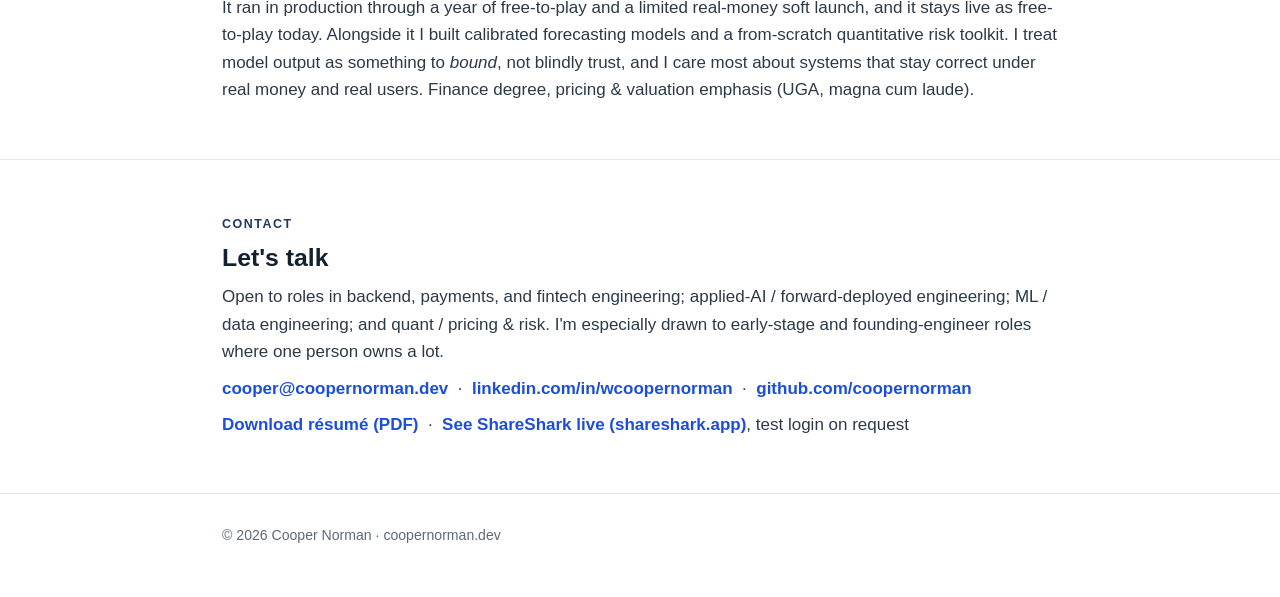
==== commit 15644e4c: "Portfolio: About framing fixes (drop real-money/options-pricing labels; remove regulatory-pause line" ====
--- a/index.html
+++ b/index.html
@@ -136,8 +136,8 @@
   <div class="wrap">
     <p class="eyebrow">About</p>
     <h2>Cooper Norman</h2>
-    <p>I'm a founder-engineer who builds production systems, from data pipelines and ML models to live serving and safety rails. Most of that came from building <strong>ShareShark</strong> solo, a real-money, dual-currency sweepstakes prediction platform: a concurrency-safe money ledger, an ACH payout and KYC/AML/tax compliance stack, a calibrated LightGBM options-pricing engine, a suite of cooperating Claude-powered risk agents, and a cross-platform Vue/Capacitor client.</p>
-    <p>It ran in production through a year of free-to-play and a limited real-money soft launch; I paused the public real-money rollout at the payment-processor step after a closer read of the regulatory picture, and it stays live as free-to-play today. Alongside it I built calibrated forecasting models and a from-scratch quantitative risk toolkit. I treat model output as something to <em>bound</em>, not blindly trust, and I care most about systems that stay correct under real money and real users. Finance degree, pricing &amp; valuation emphasis (UGA, magna cum laude).</p>
+    <p>I'm a founder-engineer who builds production systems, from data pipelines and ML models to live serving and safety rails. Most of that came from building <strong>ShareShark</strong> solo, a dual-currency sweepstakes platform where users predict stock price movements: a concurrency-safe money ledger, an ACH payout and KYC/AML/tax compliance stack, a calibrated LightGBM pricing engine, a suite of cooperating Claude-powered risk agents, and a cross-platform Vue/Capacitor client.</p>
+    <p>It ran in production through a year of free-to-play and a limited real-money soft launch, and it stays live as free-to-play today. Alongside it I built calibrated forecasting models and a from-scratch quantitative risk toolkit. I treat model output as something to <em>bound</em>, not blindly trust, and I care most about systems that stay correct under real money and real users. Finance degree, pricing &amp; valuation emphasis (UGA, magna cum laude).</p>
   </div>
 </section>
 
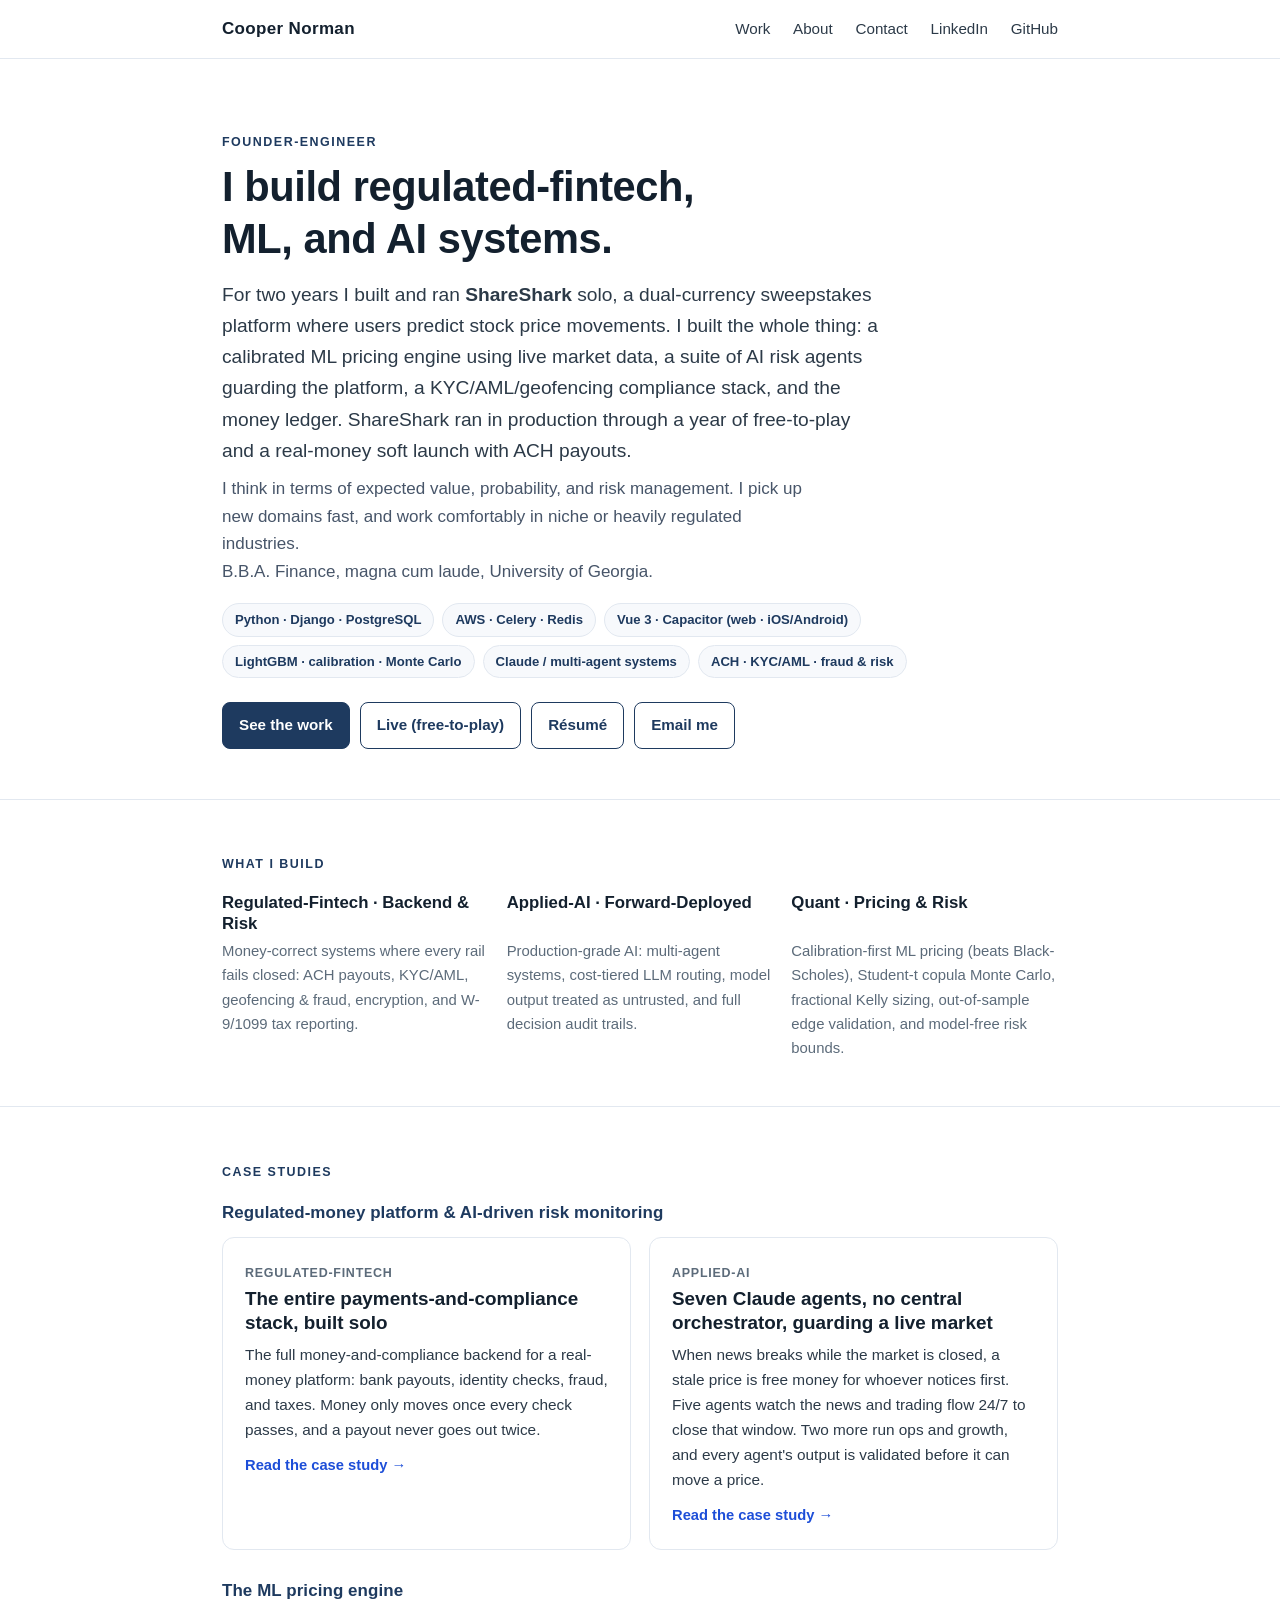
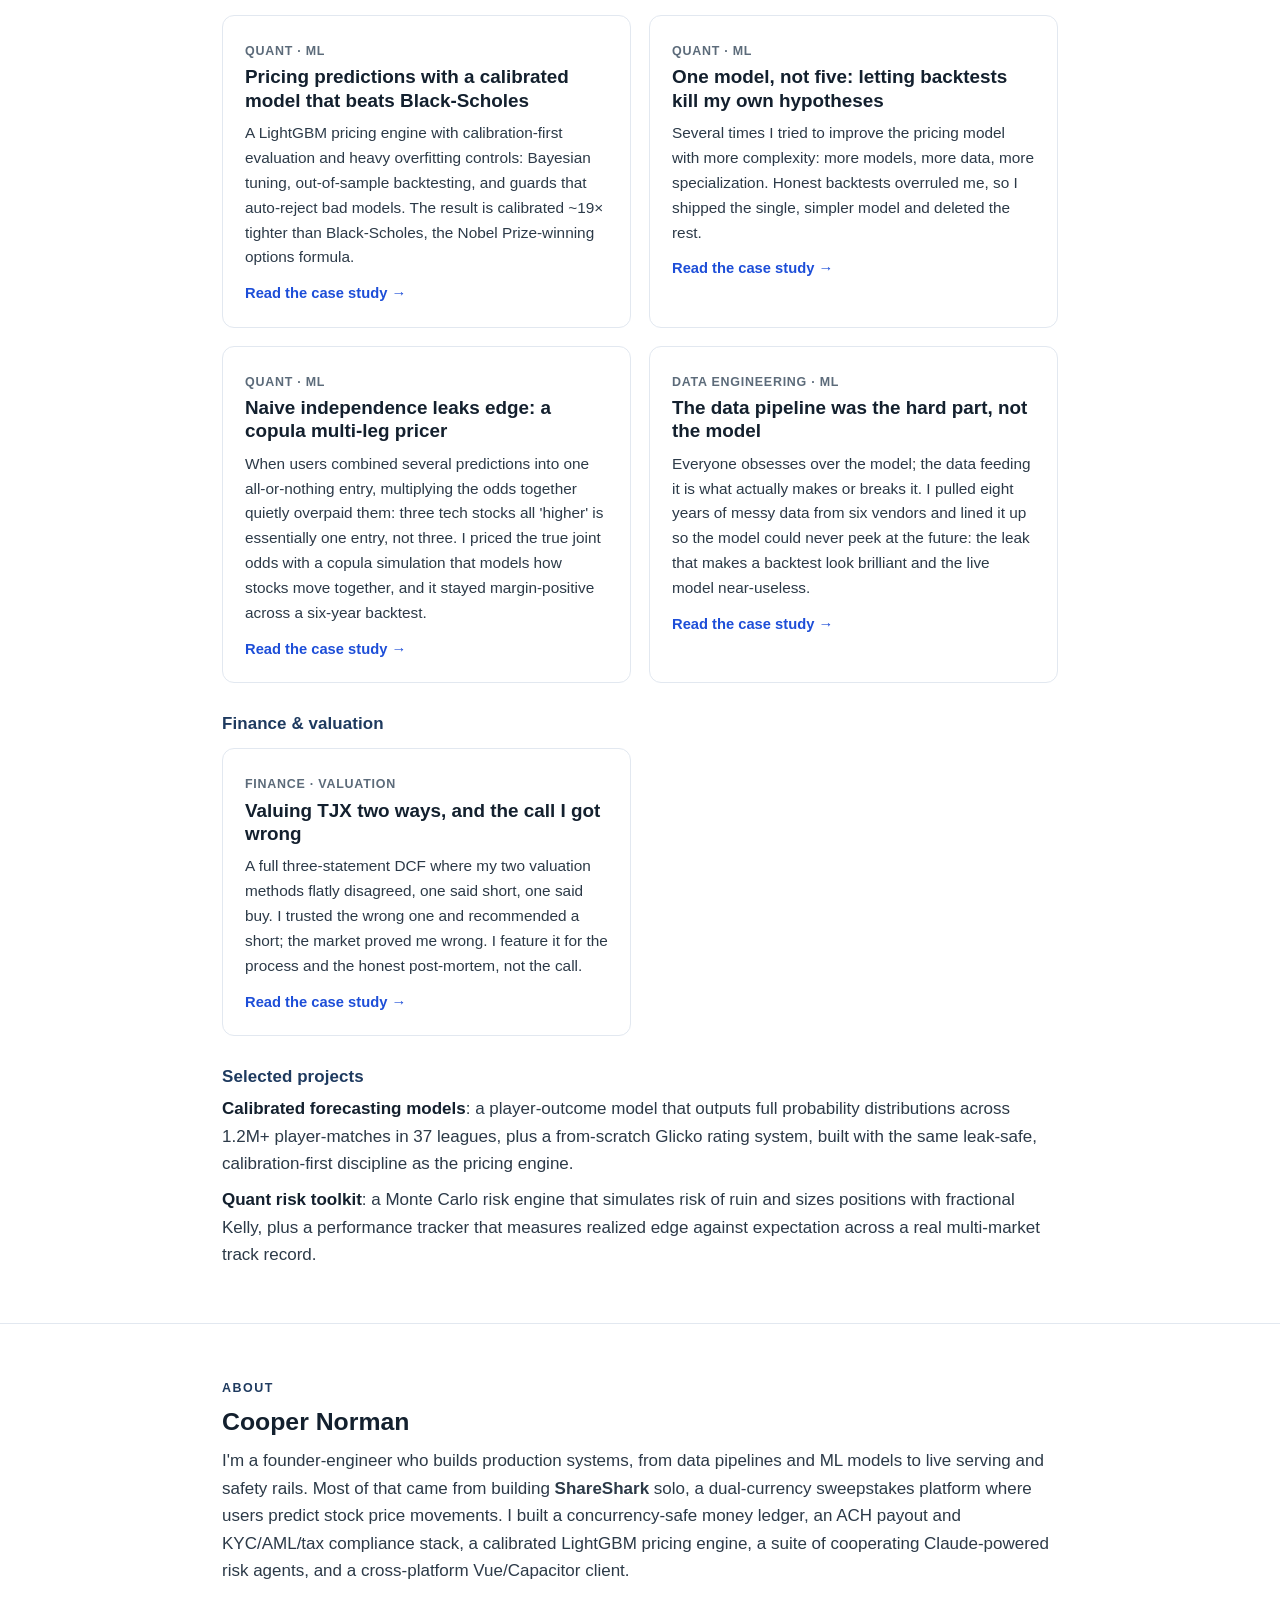
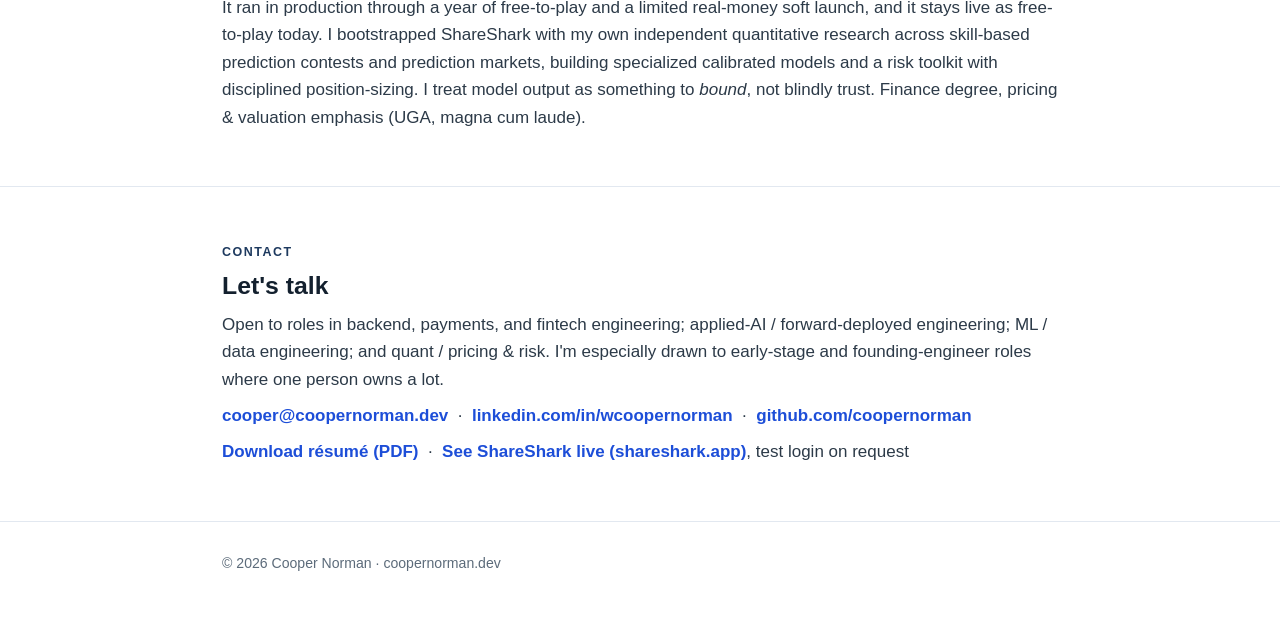
==== commit 69a6adec: "Portfolio: About voice-pass (colon to period; bootstrapping framing; cut value-statement filler)" ====
--- a/index.html
+++ b/index.html
@@ -136,8 +136,8 @@
   <div class="wrap">
     <p class="eyebrow">About</p>
     <h2>Cooper Norman</h2>
-    <p>I'm a founder-engineer who builds production systems, from data pipelines and ML models to live serving and safety rails. Most of that came from building <strong>ShareShark</strong> solo, a dual-currency sweepstakes platform where users predict stock price movements: a concurrency-safe money ledger, an ACH payout and KYC/AML/tax compliance stack, a calibrated LightGBM pricing engine, a suite of cooperating Claude-powered risk agents, and a cross-platform Vue/Capacitor client.</p>
-    <p>It ran in production through a year of free-to-play and a limited real-money soft launch, and it stays live as free-to-play today. Alongside it I built calibrated forecasting models and a from-scratch quantitative risk toolkit. I treat model output as something to <em>bound</em>, not blindly trust, and I care most about systems that stay correct under real money and real users. Finance degree, pricing &amp; valuation emphasis (UGA, magna cum laude).</p>
+    <p>I'm a founder-engineer who builds production systems, from data pipelines and ML models to live serving and safety rails. Most of that came from building <strong>ShareShark</strong> solo, a dual-currency sweepstakes platform where users predict stock price movements. I built a concurrency-safe money ledger, an ACH payout and KYC/AML/tax compliance stack, a calibrated LightGBM pricing engine, a suite of cooperating Claude-powered risk agents, and a cross-platform Vue/Capacitor client.</p>
+    <p>It ran in production through a year of free-to-play and a limited real-money soft launch, and it stays live as free-to-play today. I bootstrapped ShareShark with my own independent quantitative research across skill-based prediction contests and prediction markets, building specialized calibrated models and a risk toolkit with disciplined position-sizing. I treat model output as something to <em>bound</em>, not blindly trust. Finance degree, pricing &amp; valuation emphasis (UGA, magna cum laude).</p>
   </div>
 </section>
 
--- a/assets/style.css
+++ b/assets/style.css
@@ -49,7 +49,7 @@
 .card{ border:1px solid var(--line); border-radius:12px; padding:20px 22px; background:#fff; transition:box-shadow .15s,border-color .15s; }
 .card:hover{ box-shadow:0 6px 22px rgba(20,40,70,.08); border-color:#cdd8e6; }
 .card h3{ margin:.1rem 0 .35rem; }
-.card .tag{ font-size:.78rem; font-weight:700; color:var(--navy); text-transform:uppercase; letter-spacing:.06em; }
+.card .tag{ font-size:.78rem; font-weight:700; color:var(--muted); text-transform:uppercase; letter-spacing:.06em; }
 .card p{ color:var(--body); font-size:.96rem; }
 .card .more{ font-weight:600; font-size:.92rem; }
 
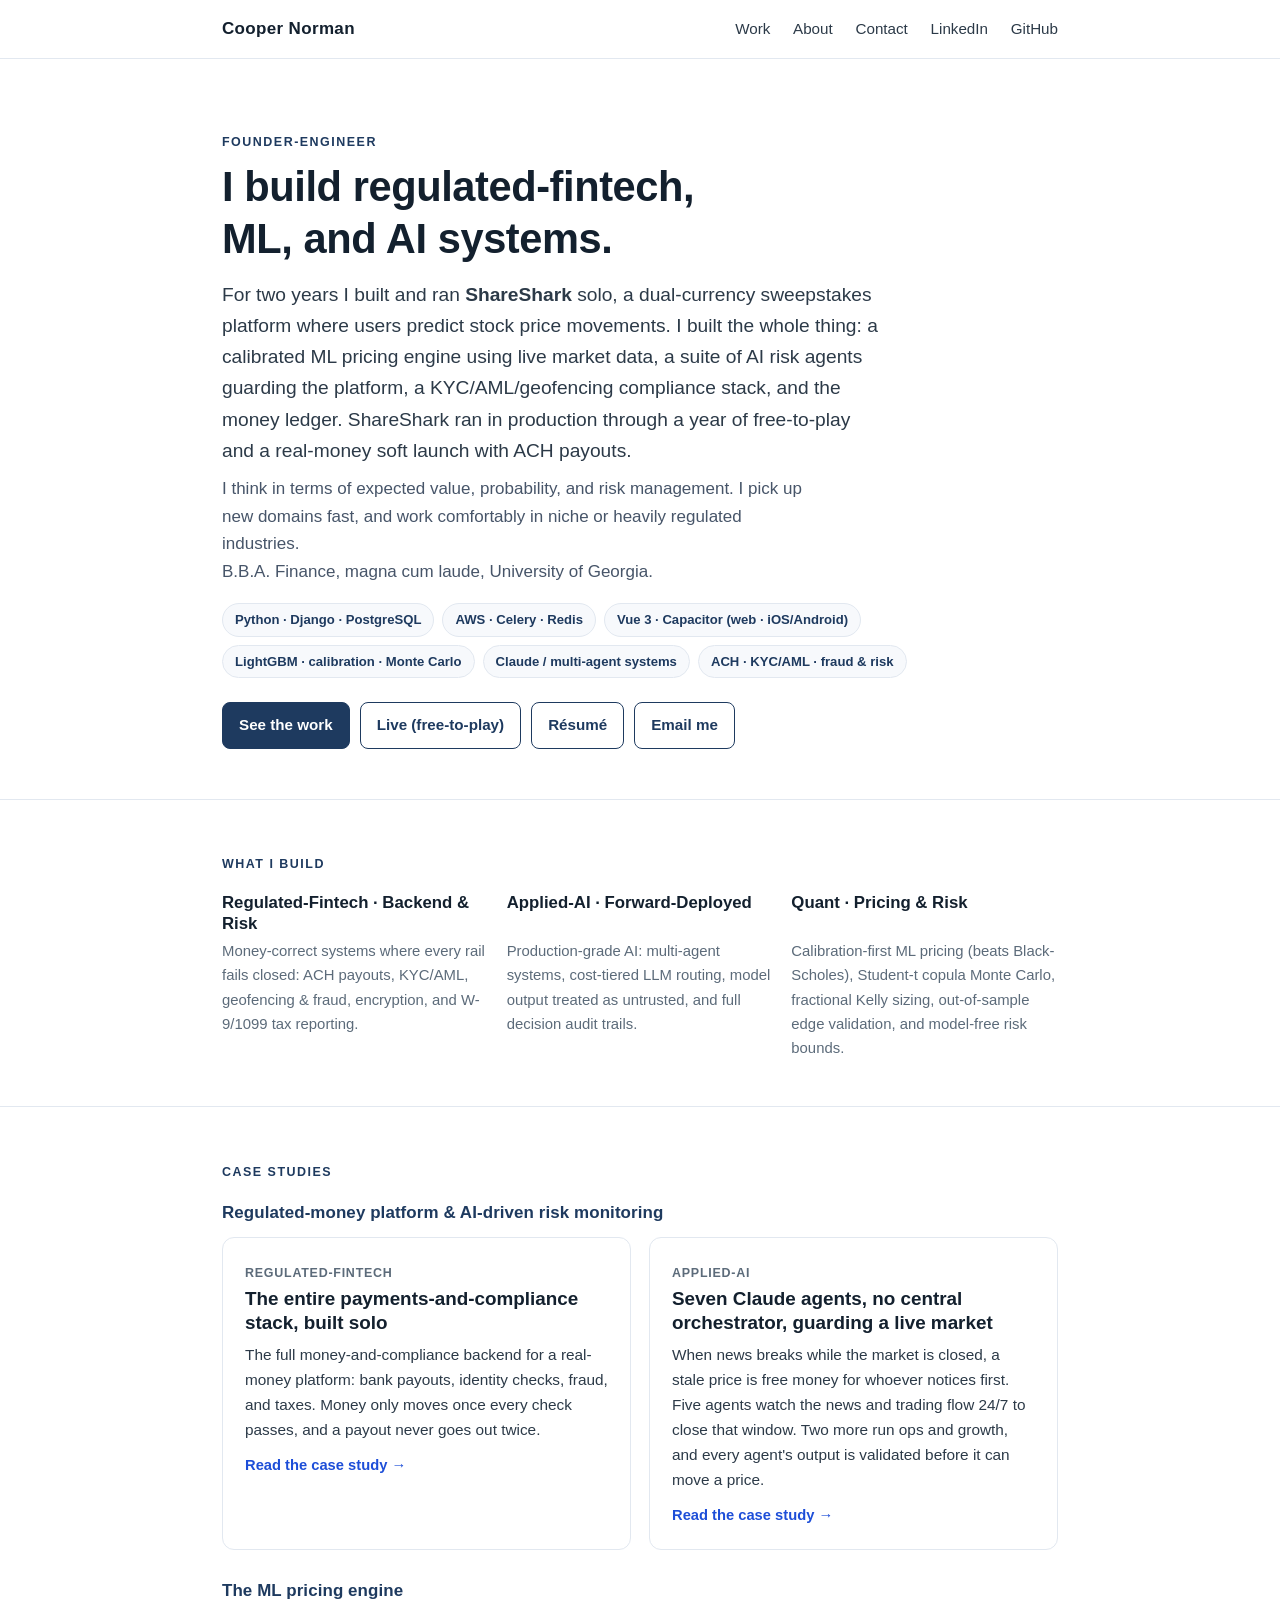
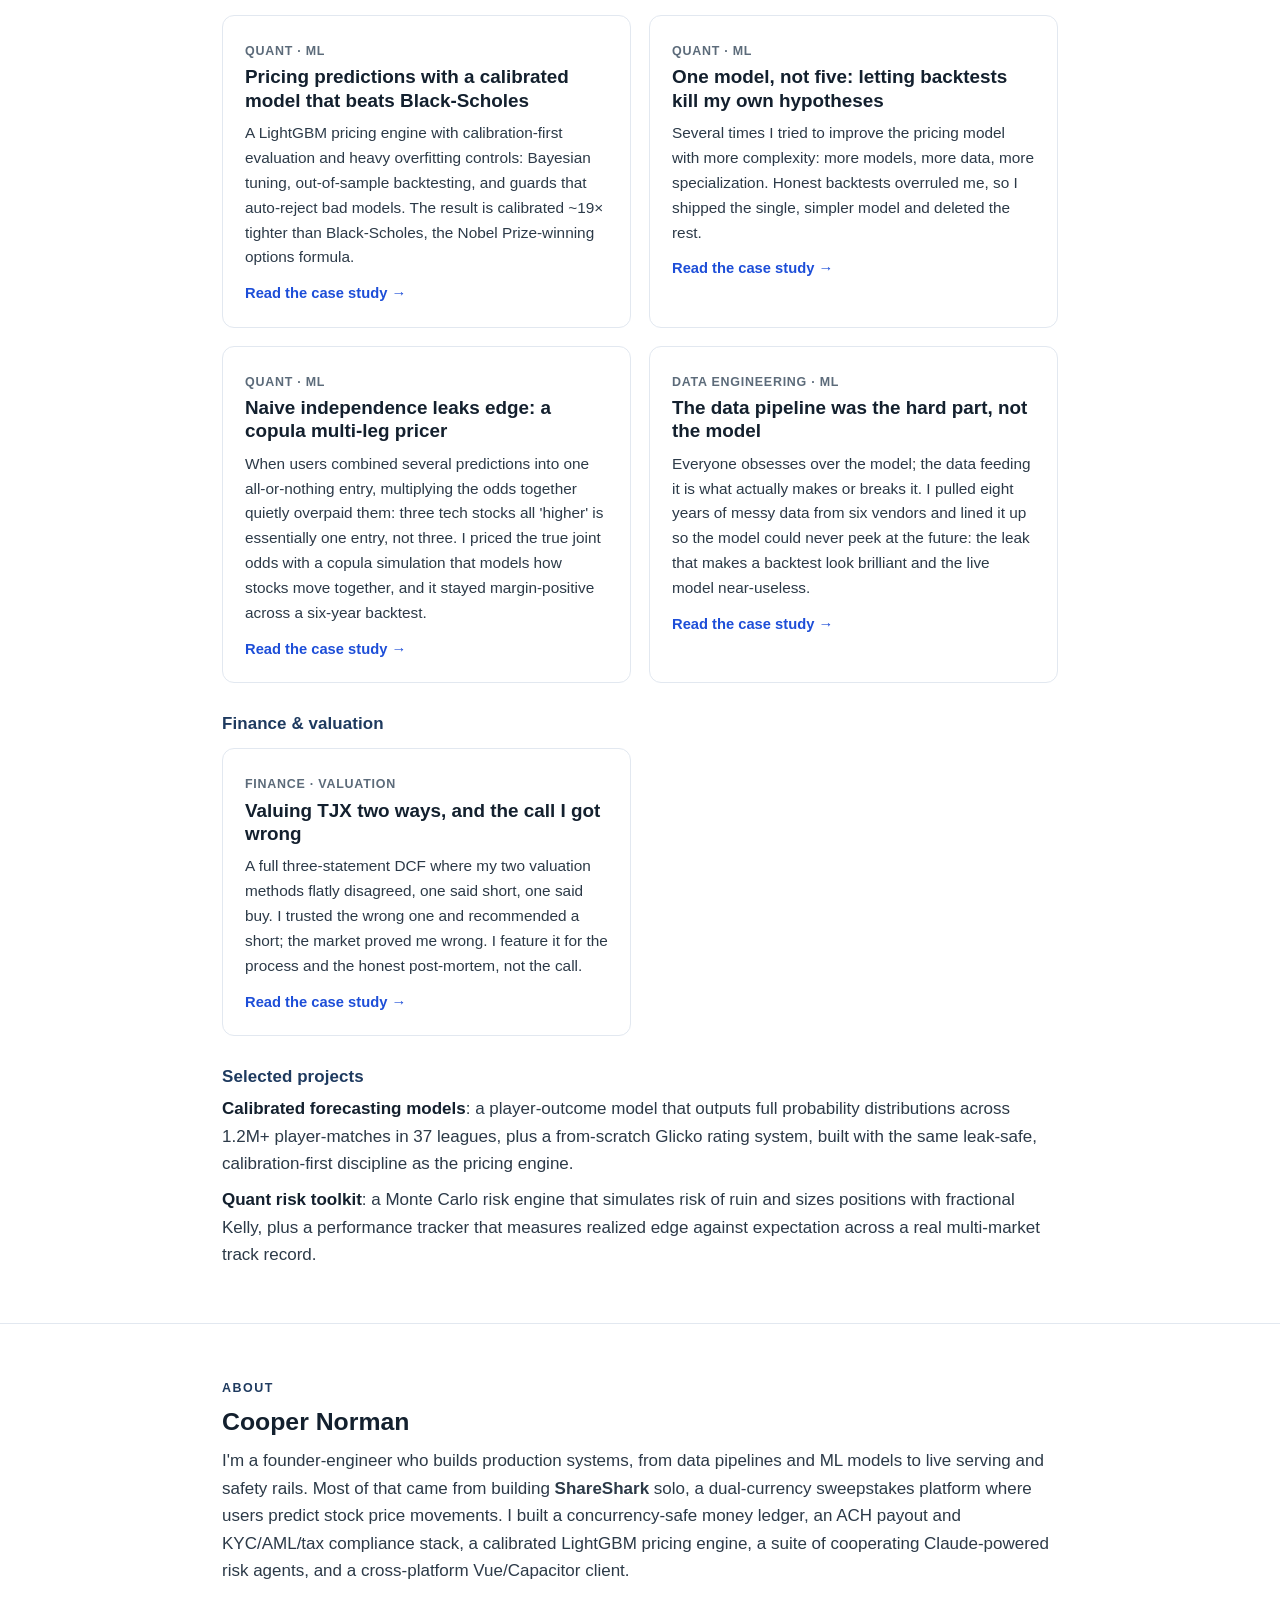
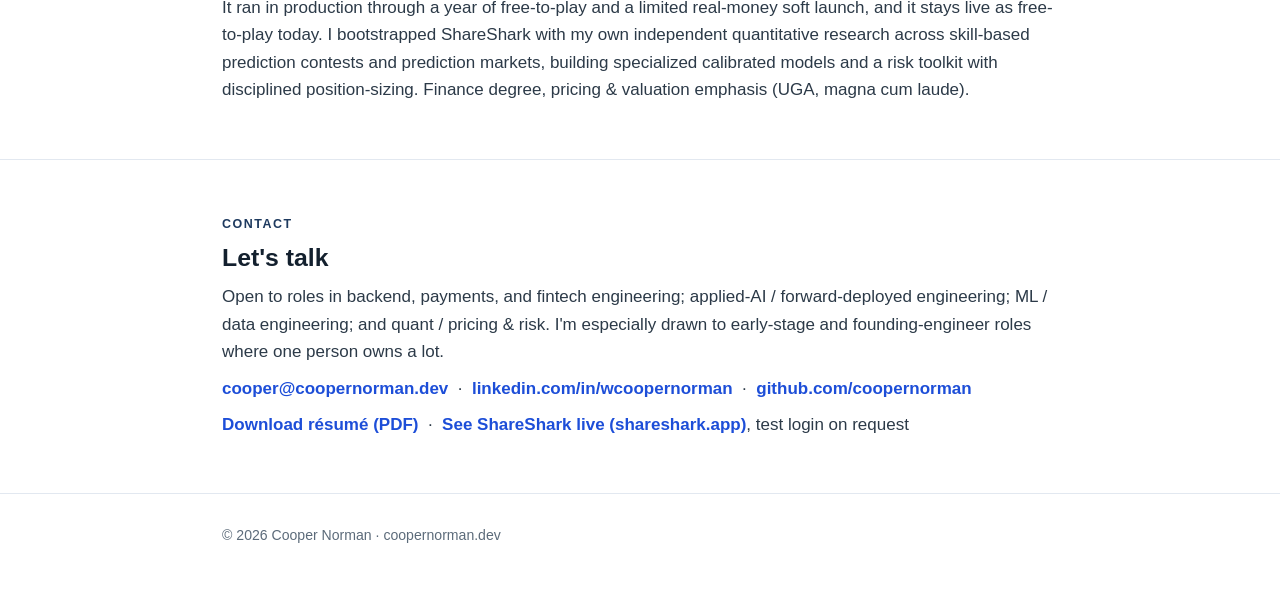
==== commit a11141ba: "Portfolio: About - cut the model-output philosophy line (AI-y + redundant; bootstrapping outro stand" ====
--- a/index.html
+++ b/index.html
@@ -137,7 +137,7 @@
     <p class="eyebrow">About</p>
     <h2>Cooper Norman</h2>
     <p>I'm a founder-engineer who builds production systems, from data pipelines and ML models to live serving and safety rails. Most of that came from building <strong>ShareShark</strong> solo, a dual-currency sweepstakes platform where users predict stock price movements. I built a concurrency-safe money ledger, an ACH payout and KYC/AML/tax compliance stack, a calibrated LightGBM pricing engine, a suite of cooperating Claude-powered risk agents, and a cross-platform Vue/Capacitor client.</p>
-    <p>It ran in production through a year of free-to-play and a limited real-money soft launch, and it stays live as free-to-play today. I bootstrapped ShareShark with my own independent quantitative research across skill-based prediction contests and prediction markets, building specialized calibrated models and a risk toolkit with disciplined position-sizing. I treat model output as something to <em>bound</em>, not blindly trust. Finance degree, pricing &amp; valuation emphasis (UGA, magna cum laude).</p>
+    <p>It ran in production through a year of free-to-play and a limited real-money soft launch, and it stays live as free-to-play today. I bootstrapped ShareShark with my own independent quantitative research across skill-based prediction contests and prediction markets, building specialized calibrated models and a risk toolkit with disciplined position-sizing. Finance degree, pricing &amp; valuation emphasis (UGA, magna cum laude).</p>
   </div>
 </section>
 
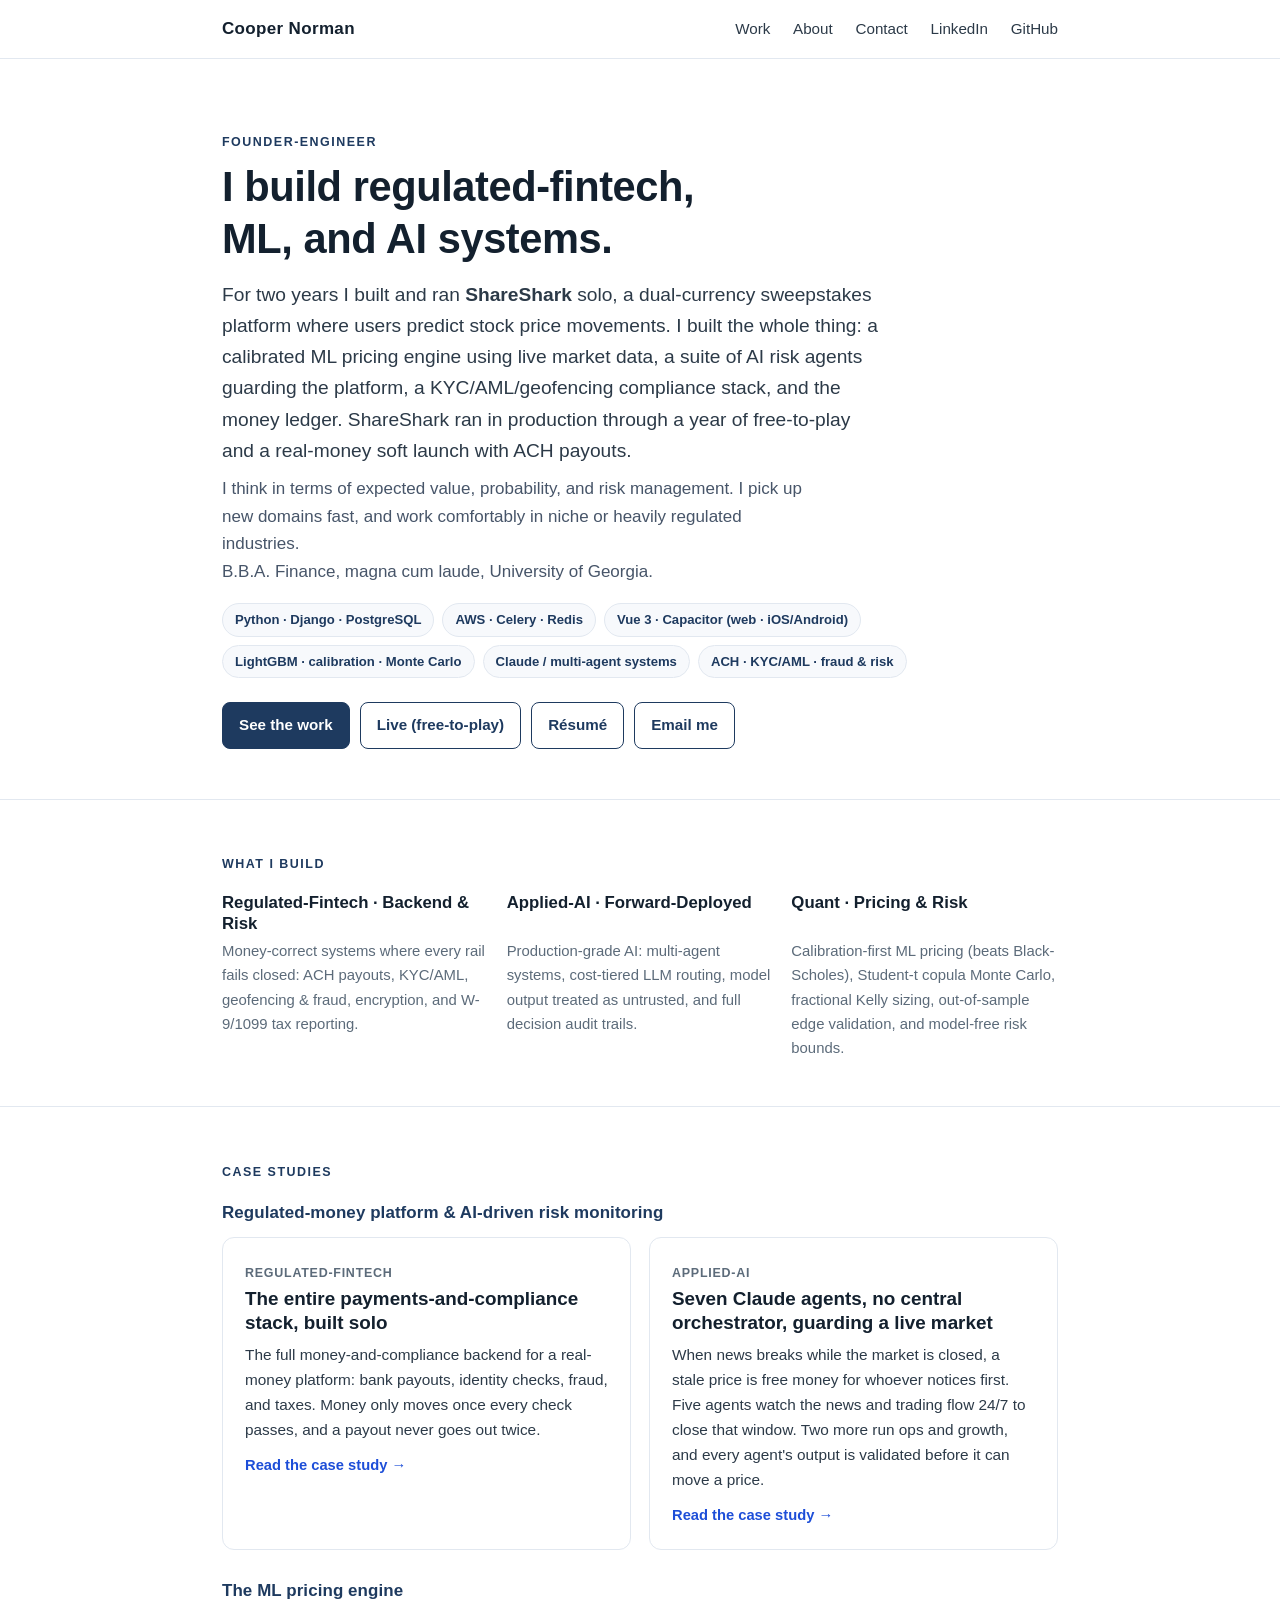
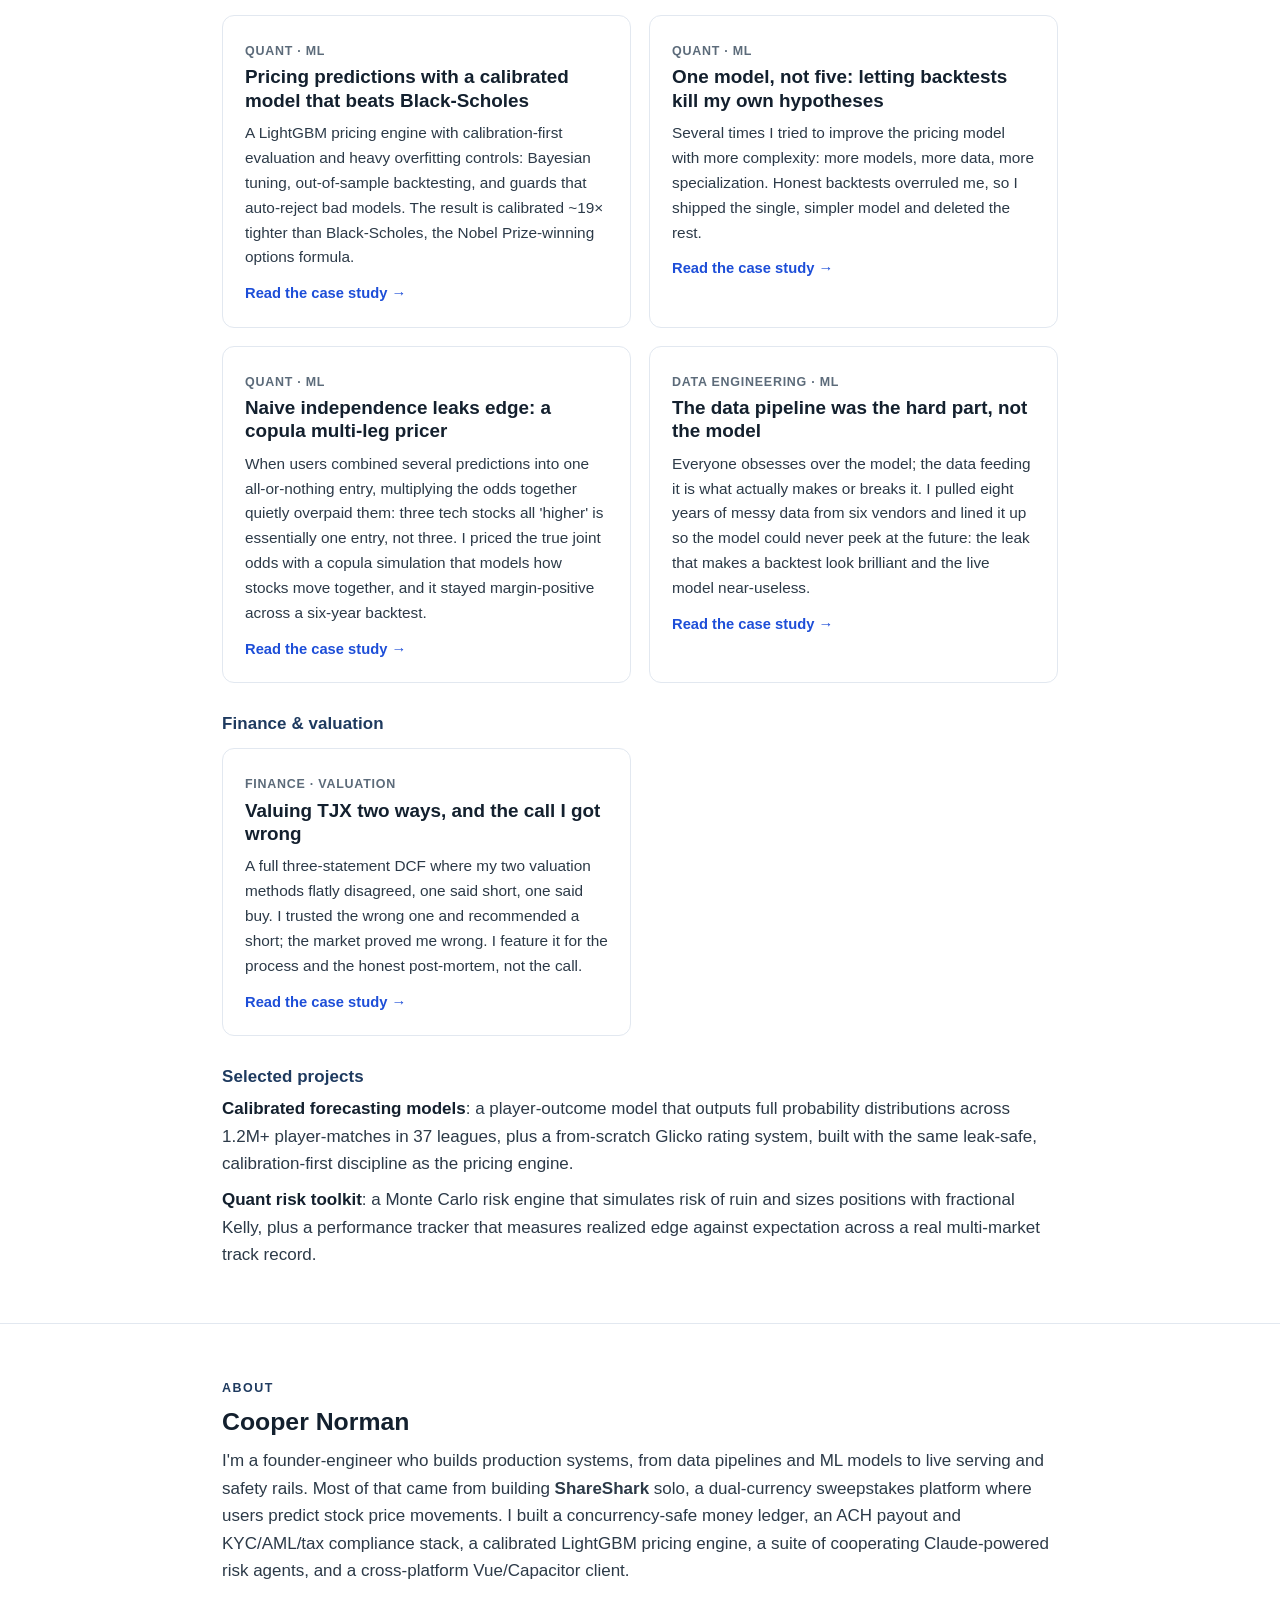
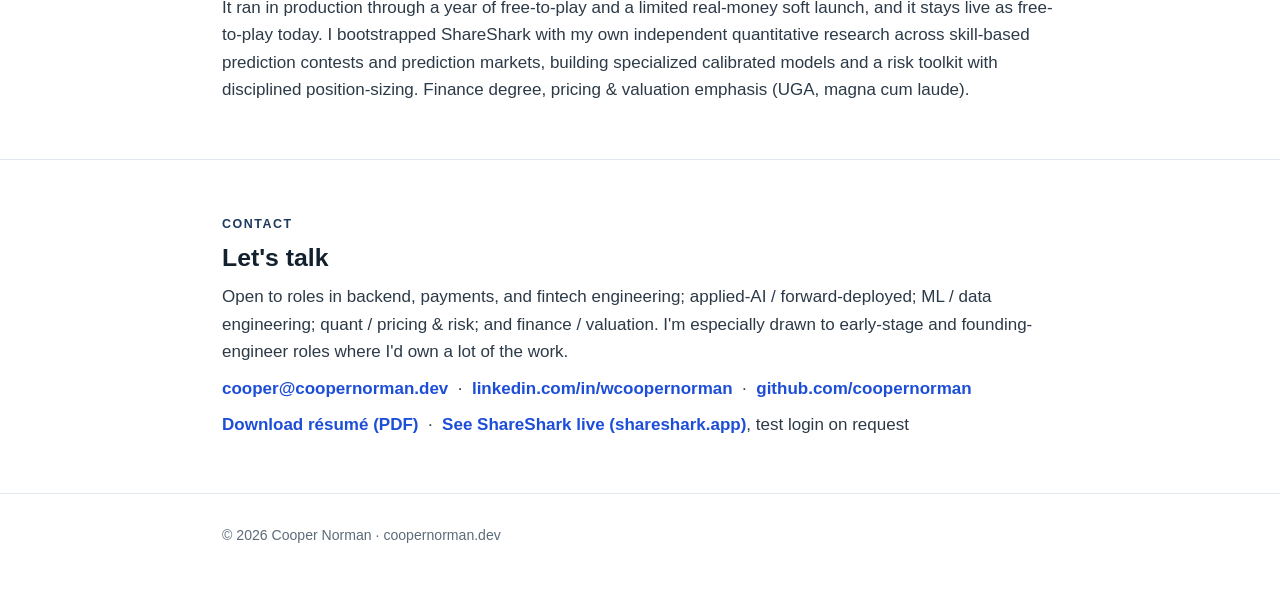
==== commit d61fe2ab: "Portfolio: Contact - add finance/valuation lane, trim repetition, 'own a lot of the work'" ====
--- a/index.html
+++ b/index.html
@@ -145,7 +145,7 @@
   <div class="wrap">
     <p class="eyebrow">Contact</p>
     <h2>Let's talk</h2>
-    <p>Open to roles in backend, payments, and fintech engineering; applied-AI / forward-deployed engineering; ML / data engineering; and quant / pricing &amp; risk. I'm especially drawn to early-stage and founding-engineer roles where one person owns a lot.</p>
+    <p>Open to roles in backend, payments, and fintech engineering; applied-AI / forward-deployed; ML / data engineering; quant / pricing &amp; risk; and finance / valuation. I'm especially drawn to early-stage and founding-engineer roles where I'd own a lot of the work.</p>
     <p>
       <a href="mailto:cooper@coopernorman.dev">cooper@coopernorman.dev</a> &nbsp;·&nbsp;
       <a href="https://www.linkedin.com/in/wcoopernorman" target="_blank" rel="noopener">linkedin.com/in/wcoopernorman</a> &nbsp;·&nbsp;
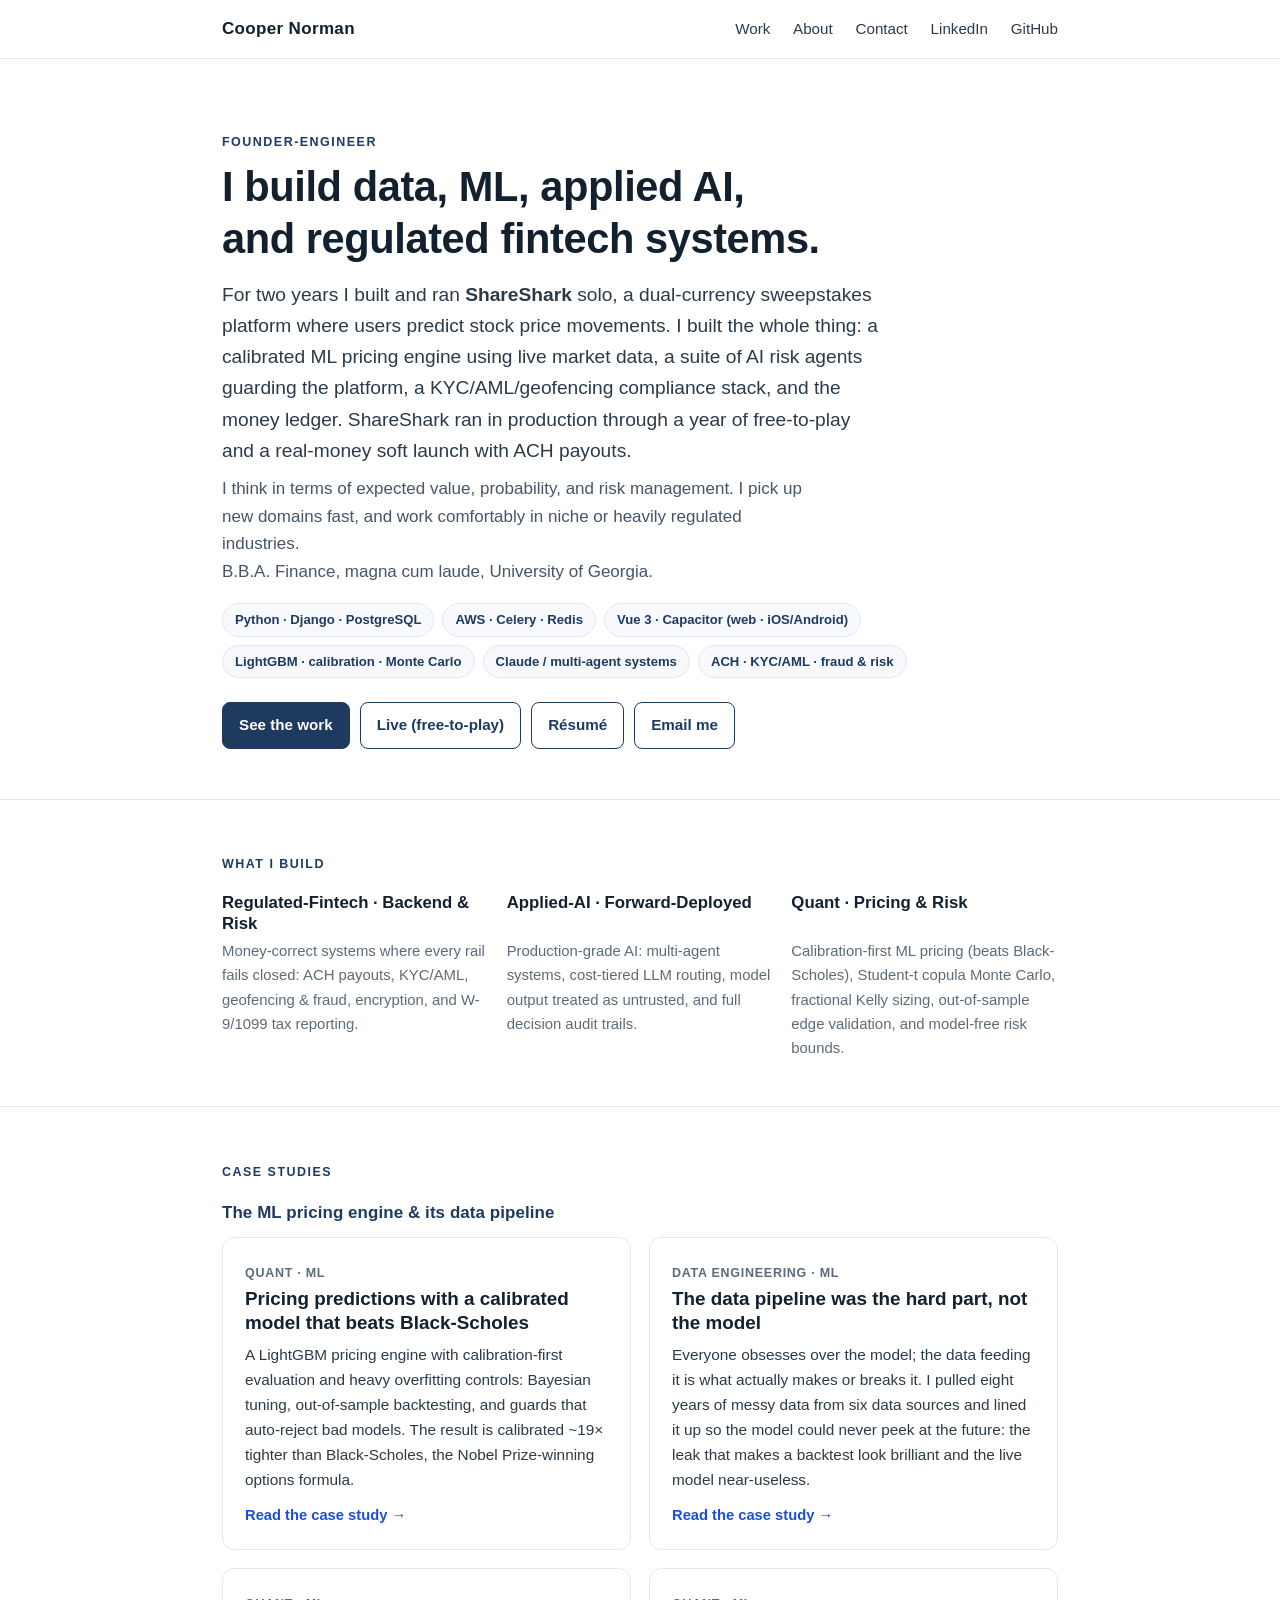
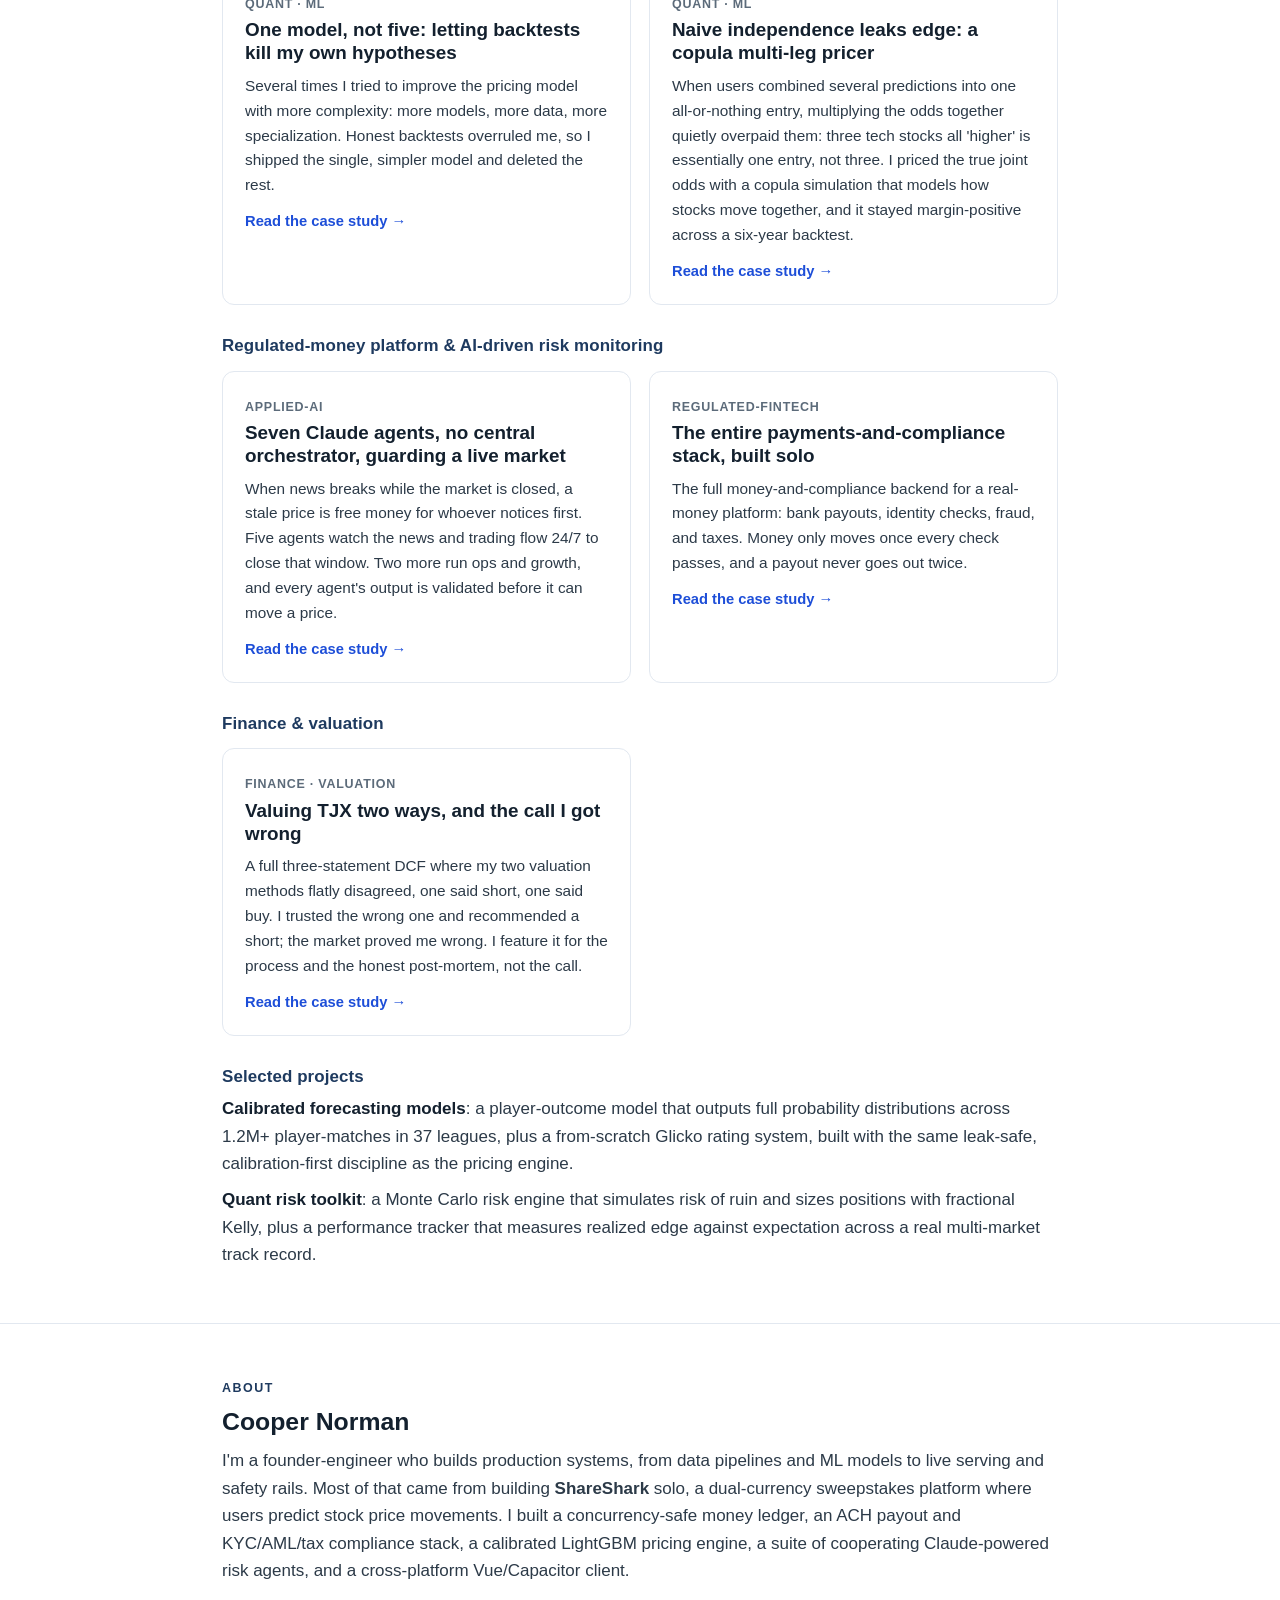
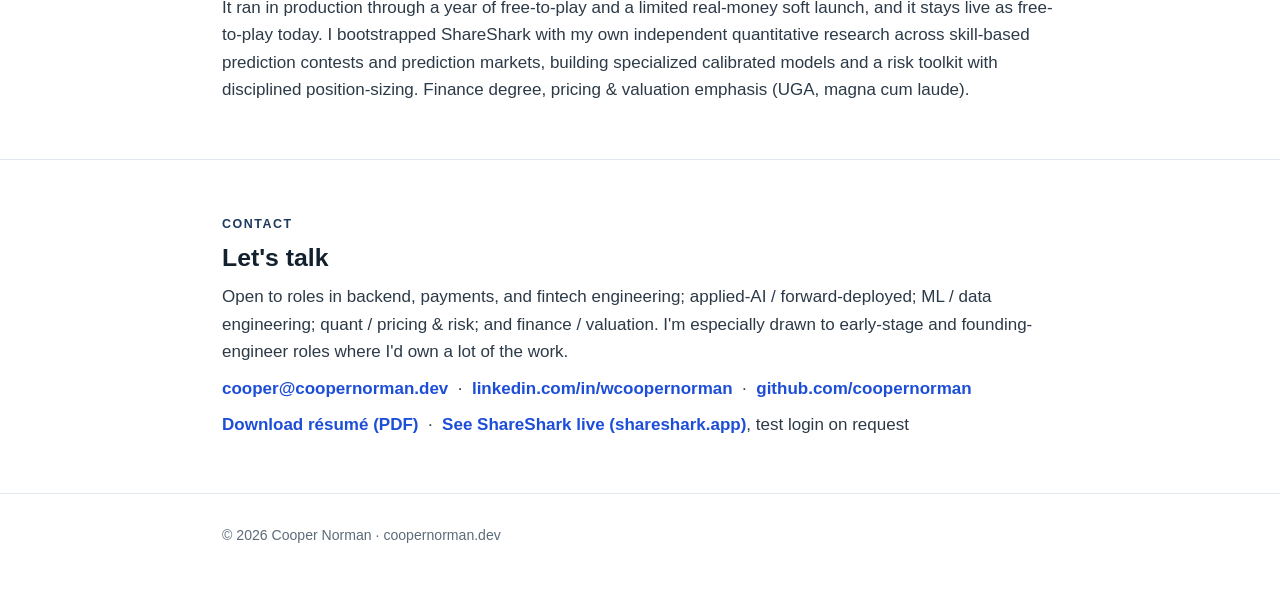
==== commit c96fd75c: "Portfolio: lead with data/ML positioning - new headline, visible case-study titles, OG previews, reo" ====
--- a/index.html
+++ b/index.html
@@ -3,8 +3,12 @@
 <head>
 <meta charset="UTF-8">
 <meta name="viewport" content="width=device-width, initial-scale=1.0">
-<title>Cooper Norman | Founder-Engineer · ML, Applied-AI & Regulated-Fintech</title>
-<meta name="description" content="Cooper Norman builds regulated-fintech, ML, and AI systems. Founder-engineer behind ShareShark: solo-built ML pricing, AI risk agents, and a real-money compliance stack.">
+<title>Cooper Norman | Data Science, ML/AI & Regulated Fintech</title>
+<meta name="description" content="Cooper Norman builds data, ML, applied AI, and regulated fintech systems. Founder-engineer behind ShareShark: solo-built ML pricing, AI risk agents, and a real-money compliance stack.">
+<meta property="og:title" content="Cooper Norman | Data Science, ML/AI & Regulated Fintech">
+<meta property="og:description" content="Case studies in financial data science, machine learning, applied AI, and regulated fintech.">
+<meta property="og:type" content="website">
+<meta property="og:url" content="https://coopernorman.dev/">
 <link rel="icon" href="assets/favicon.svg" type="image/svg+xml">
 <link rel="stylesheet" href="assets/style.css">
 </head>
@@ -26,7 +30,7 @@
 <header class="hero">
   <div class="wrap">
     <p class="eyebrow">Founder-Engineer</p>
-    <h1>I build regulated-fintech, ML, and AI systems.</h1>
+    <h1>I build data, ML, applied AI, and regulated fintech systems.</h1>
     <p class="lede">For two years I built and ran <strong>ShareShark</strong> solo, a dual-currency sweepstakes platform where users predict stock price movements. I built the whole thing: a calibrated ML pricing engine using live market data, a suite of AI risk agents guarding the platform, a KYC/AML/geofencing compliance stack, and the money ledger. ShareShark ran in production through a year of free-to-play and a real-money soft launch with ACH payouts.</p>
     <p class="sub">I think in terms of expected value, probability, and risk management. I pick up new domains fast, and work comfortably in niche or heavily regulated industries.<br>B.B.A. Finance, magna cum laude, University of Georgia.</p>
     <div class="chips">
@@ -70,28 +74,18 @@
   <div class="wrap">
     <p class="eyebrow">Case studies</p>
 
-    <h3 class="group">Regulated-money platform &amp; AI-driven risk monitoring</h3>
-    <div class="grid">
-      <a class="card" href="case-studies/money-core.html">
-        <span class="tag">Regulated-Fintech</span>
-        <h3>The entire payments-and-compliance stack, built solo</h3>
-        <p>The full money-and-compliance backend for a real-money platform: bank payouts, identity checks, fraud, and taxes. Money only moves once every check passes, and a payout never goes out twice.</p>
-        <span class="more">Read the case study →</span>
-      </a>
-      <a class="card" href="case-studies/agents-suite.html">
-        <span class="tag">Applied-AI</span>
-        <h3>Seven Claude agents, no central orchestrator, guarding a live market</h3>
-        <p>When news breaks while the market is closed, a stale price is free money for whoever notices first. Five agents watch the news and trading flow 24/7 to close that window. Two more run ops and growth, and every agent's output is validated before it can move a price.</p>
-        <span class="more">Read the case study →</span>
-      </a>
-    </div>
-
-    <h3 class="group">The ML pricing engine</h3>
+    <h3 class="group">The ML pricing engine &amp; its data pipeline</h3>
     <div class="grid">
       <a class="card" href="case-studies/quantshark.html">
         <span class="tag">Quant · ML</span>
         <h3>Pricing predictions with a calibrated model that beats Black-Scholes</h3>
         <p>A LightGBM pricing engine with calibration-first evaluation and heavy overfitting controls: Bayesian tuning, out-of-sample backtesting, and guards that auto-reject bad models. The result is calibrated ~19× tighter than Black-Scholes, the Nobel Prize-winning options formula.</p>
+        <span class="more">Read the case study →</span>
+      </a>
+      <a class="card" href="case-studies/data-pipeline.html">
+        <span class="tag">Data Engineering · ML</span>
+        <h3>The data pipeline was the hard part, not the model</h3>
+        <p>Everyone obsesses over the model; the data feeding it is what actually makes or breaks it. I pulled eight years of messy data from six data sources and lined it up so the model could never peek at the future: the leak that makes a backtest look brilliant and the live model near-useless.</p>
         <span class="more">Read the case study →</span>
       </a>
       <a class="card" href="case-studies/model-consolidation.html">
@@ -106,10 +100,20 @@
         <p>When users combined several predictions into one all-or-nothing entry, multiplying the odds together quietly overpaid them: three tech stocks all 'higher' is essentially one entry, not three. I priced the true joint odds with a copula simulation that models how stocks move together, and it stayed margin-positive across a six-year backtest.</p>
         <span class="more">Read the case study →</span>
       </a>
-      <a class="card" href="case-studies/data-pipeline.html">
-        <span class="tag">Data Engineering · ML</span>
-        <h3>The data pipeline was the hard part, not the model</h3>
-        <p>Everyone obsesses over the model; the data feeding it is what actually makes or breaks it. I pulled eight years of messy data from six vendors and lined it up so the model could never peek at the future: the leak that makes a backtest look brilliant and the live model near-useless.</p>
+    </div>
+
+    <h3 class="group">Regulated-money platform &amp; AI-driven risk monitoring</h3>
+    <div class="grid">
+      <a class="card" href="case-studies/agents-suite.html">
+        <span class="tag">Applied-AI</span>
+        <h3>Seven Claude agents, no central orchestrator, guarding a live market</h3>
+        <p>When news breaks while the market is closed, a stale price is free money for whoever notices first. Five agents watch the news and trading flow 24/7 to close that window. Two more run ops and growth, and every agent's output is validated before it can move a price.</p>
+        <span class="more">Read the case study →</span>
+      </a>
+      <a class="card" href="case-studies/money-core.html">
+        <span class="tag">Regulated-Fintech</span>
+        <h3>The entire payments-and-compliance stack, built solo</h3>
+        <p>The full money-and-compliance backend for a real-money platform: bank payouts, identity checks, fraud, and taxes. Money only moves once every check passes, and a payout never goes out twice.</p>
         <span class="more">Read the case study →</span>
       </a>
     </div>
